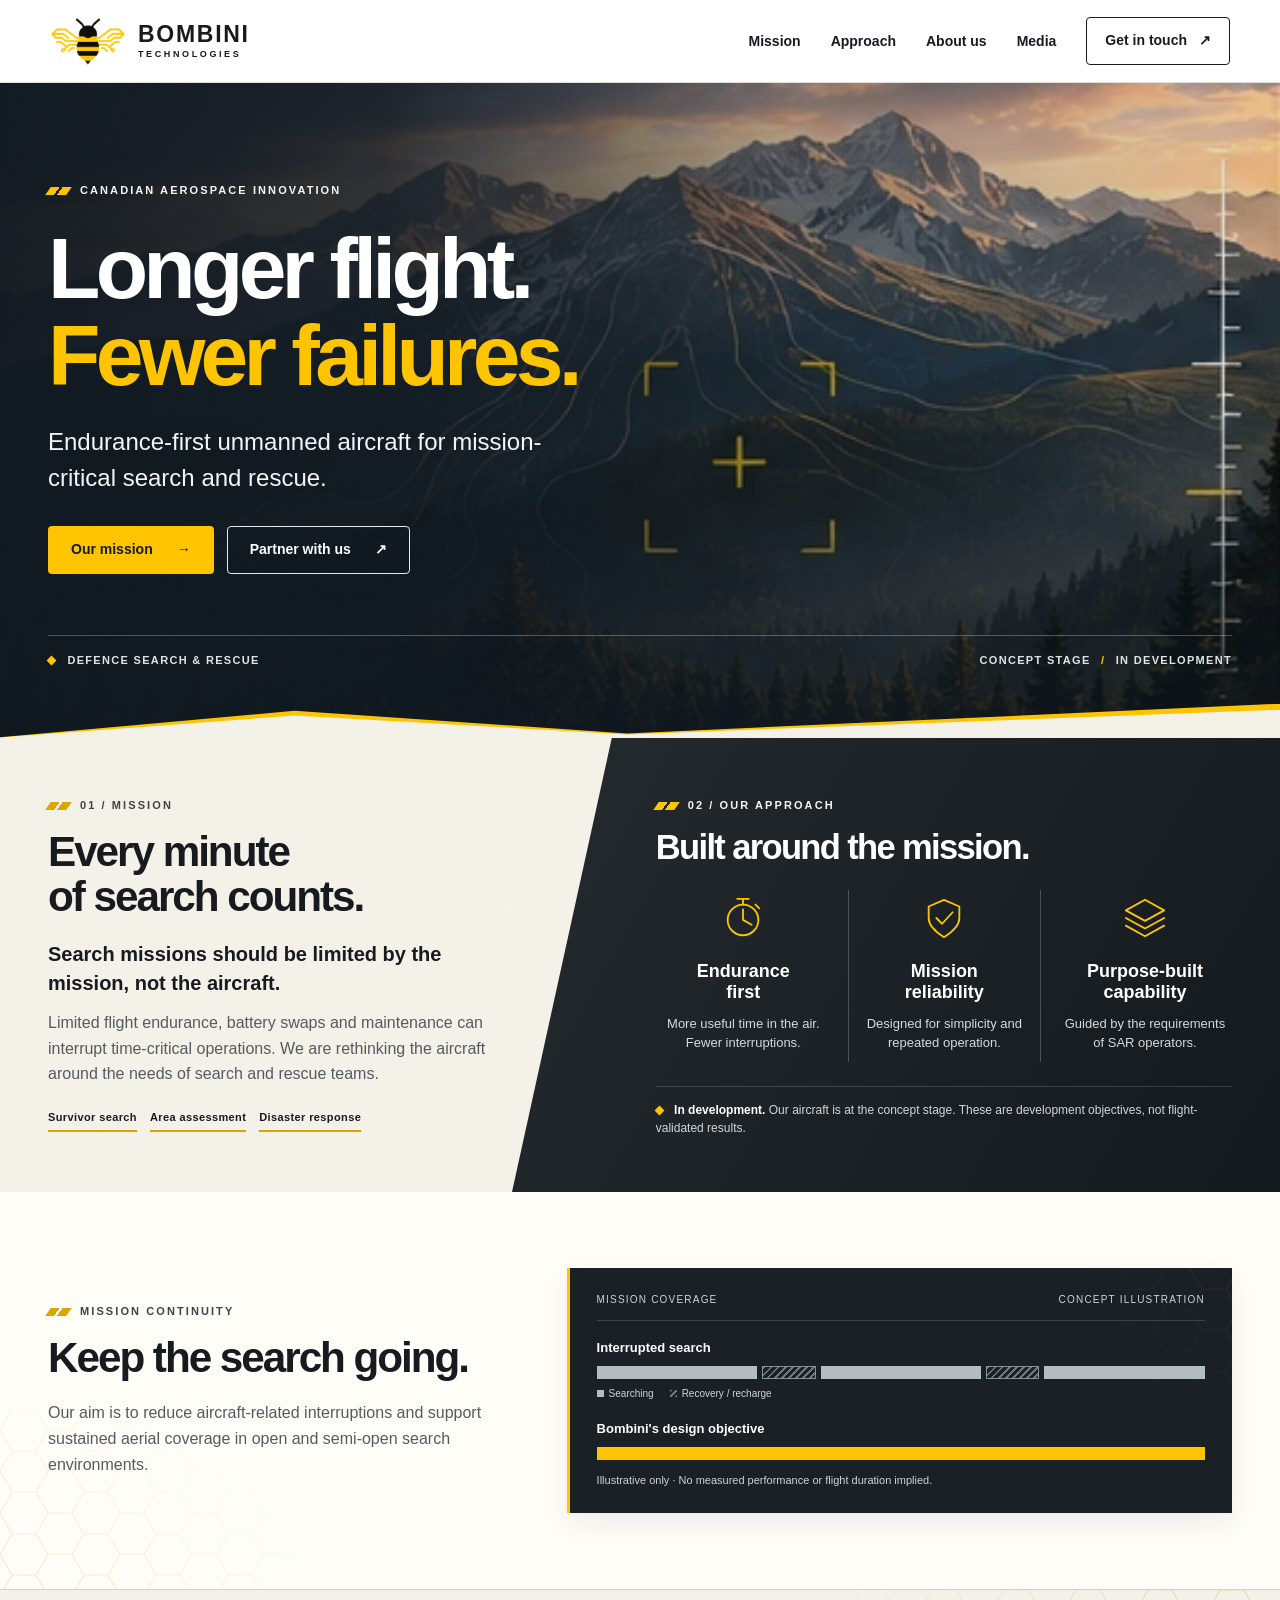
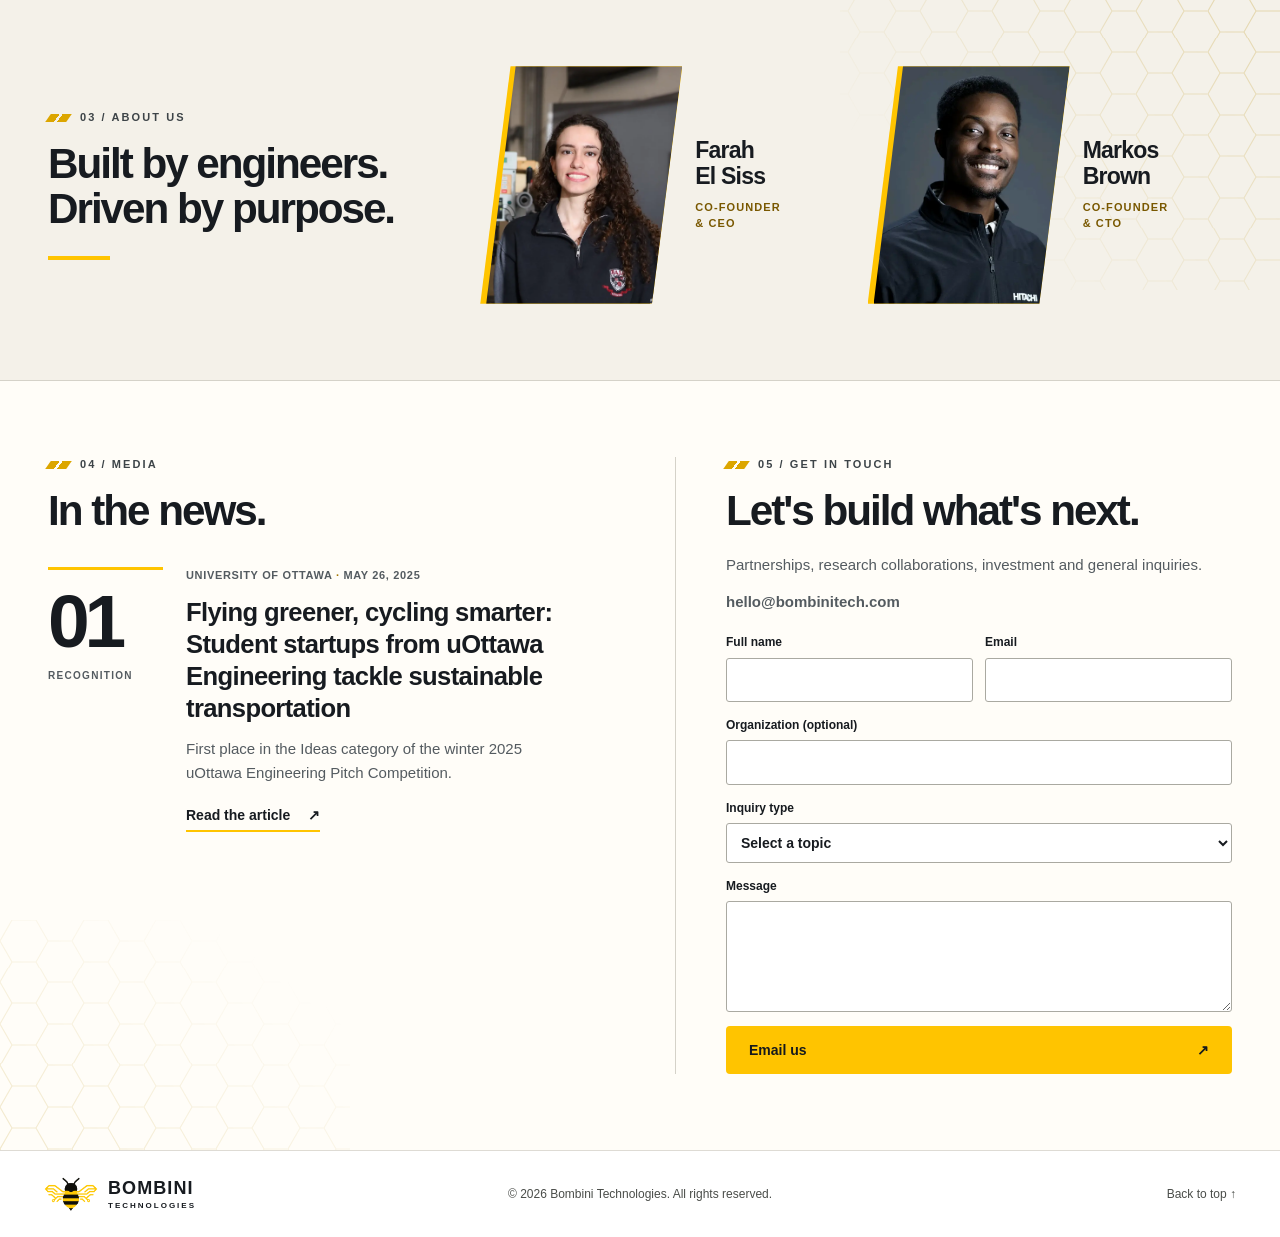
==== index.html @ c4affc85 "Add files via upload" ====
<!DOCTYPE html>

<html lang="en-CA">
<head>
<meta charset="utf-8"/><meta content="width=device-width,initial-scale=1" name="viewport"/>
<meta content="#ffffff" name="theme-color"/><meta content="Bombini Technologies is developing endurance-first unmanned aircraft for mission-critical search and rescue. Canadian aerospace innovation." name="description"/>
<meta content="Bombini Technologies — Longer flight. Fewer failures." property="og:title"/><meta content="Canadian aerospace innovation for mission-critical search and rescue." property="og:description"/><meta content="website" property="og:type"/><meta content="https://bombinitech.com/" property="og:url"/>
<link href="https://bombinitech.com/" rel="canonical"/><link href="[data-uri]" rel="icon"/><style>
:root{--ink:#171b20;--dark:#14191e;--gold:#ffc400;--paper:#f4f1e9;--white:#fffdf8;--muted:#545b60;--line:#d5d2c9;--max:1280px}*{box-sizing:border-box}html{scroll-behavior:smooth;scroll-padding-top:90px}body{margin:0;font-family:Inter,'Segoe UI',Arial,sans-serif;color:var(--ink);background:var(--paper);font-size:16px;line-height:1.6}h1,h2,h3,p{margin:0}a{color:inherit;text-decoration:none}button,input,textarea,select{font:inherit}button,summary{cursor:pointer}img{display:block;max-width:100%}a:focus-visible,button:focus-visible,summary:focus-visible,input:focus-visible,select:focus-visible,textarea:focus-visible{outline:3px solid #cc8d00;outline-offset:4px}.shell{width:min(var(--max),calc(100% - 96px));margin:auto}.skip,.sr-only{position:absolute;width:1px;height:1px;overflow:hidden;clip-path:inset(50%)}.skip:focus{clip-path:none;width:auto;height:auto;padding:12px;background:white;z-index:100}.header{background:var(--dark);color:#fff;position:sticky;top:0;z-index:10;border-bottom:1px solid #ffffff19}.nav-wrap{display:flex;align-items:center;gap:26px;min-height:82px}.brand{display:inline-flex;align-items:center;gap:13px;flex-shrink:0}.logo-tile{background:#f4f1e9;border-radius:4px;padding:5px 6px;display:grid;place-items:center;width:66px;height:48px}.logo-tile img{width:100%;height:100%;object-fit:contain}.wordmark{font-size:24px;font-weight:800;line-height:1.05;letter-spacing:.065em}.wordmark small{display:block;font-size:10px;letter-spacing:.27em;margin-top:4px;font-weight:650}.header-tag{font-size:10px;text-transform:uppercase;letter-spacing:.17em;color:#d5d8da;line-height:1.4;max-width:175px;border-left:1px solid #ffffff40;padding-left:20px}.header nav{margin-left:auto;display:flex;align-items:center;gap:23px;font-size:13px;font-weight:600}.header nav>a:not(.button):hover{color:var(--gold)}.button{display:inline-flex;align-items:center;justify-content:center;gap:24px;padding:13px 22px;border-radius:4px;border:1px solid transparent;font-size:14px;font-weight:700;min-height:48px;transition:background .2s,color .2s;line-height:1.4}.gold{background:var(--gold);color:#15191d}.gold:hover{background:#ffdb52}.outline{border-color:#e8e9eb;color:white;background:#10182044}.outline:hover{background:white;color:var(--ink)}.nav-cta{min-height:40px;padding:10px 15px;gap:12px}.menu-toggle{display:none;background:none;border:1px solid #ffffff55;color:white;border-radius:4px;padding:8px 12px;margin-left:auto}.hero{background:#172129;position:relative;isolation:isolate;overflow:hidden;color:white;min-height:640px;display:grid;align-items:center}.hero-photo,.hero-shade,.hero-contours{position:absolute;inset:0;z-index:-1}.hero-photo{background-image:url('https://images.unsplash.com/photo-1638249342012-3ae60dcee497?auto=format&fit=crop&w=2200&q=85'),url('[data-uri]');background-size:cover,auto 100%;background-position:center,right center;background-repeat:no-repeat;background-color:#172129}.hero-shade{background:linear-gradient(90deg,#101820f5 0%,#101820d9 30%,#10182050 62%,#10182012 100%),linear-gradient(0deg,#101820b3,transparent 45%)}.hero-contours{background:url('[data-uri]') right center/auto 100% no-repeat;opacity:.50;mask-image:linear-gradient(90deg,transparent 37%,#000 78%)}.hero-inner{position:relative;padding:100px 0 68px;display:grid;grid-template-columns:1.2fr .8fr;align-items:center;gap:46px}.eyebrow{display:flex;align-items:center;gap:11px;font-size:11px;font-weight:750;letter-spacing:.19em;text-transform:uppercase;color:#3d4448;line-height:1.45}.eyebrow i{position:relative;display:inline-block;width:21px;height:8px;flex:none;background:linear-gradient(90deg,#dca600 0 42%,transparent 42% 56%,#dca600 56%);transform:skewX(-35deg)}.light{color:#f5f5f3}.light i{background:linear-gradient(90deg,var(--gold) 0 42%,transparent 42% 56%,var(--gold) 56%)}.hero h1{font-size:clamp(50px,6.7vw,105px);font-weight:850;font-style:italic;letter-spacing:-.064em;line-height:1.01;margin:26px 0}.hero h1 em{color:var(--gold);font-style:inherit;white-space:nowrap}.hero-lead{font-size:clamp(18px,2vw,24px);line-height:1.5;max-width:540px;color:#f3f5f6}.actions{display:flex;gap:13px;flex-wrap:wrap;margin-top:30px}.terrain-detail{color:var(--gold);align-self:center;justify-self:center;text-align:center;display:grid;gap:14px;justify-items:center}.terrain-detail svg{width:clamp(125px,15vw,210px)}.terrain-label,.terrain-caption{font:10px/1.5 ui-monospace,Consolas,monospace;text-transform:uppercase;letter-spacing:.13em;color:#f4e7b0}.hero-foot{grid-column:1/-1;display:flex;justify-content:space-between;gap:15px;border-top:1px solid #ffffff45;padding-top:16px;font-size:11px;font-weight:600;text-transform:uppercase;letter-spacing:.12em;color:#e1e4e5;margin-top:15px}.hero-foot b,.stage b{display:inline-block;width:7px;height:7px;background:var(--gold);margin-right:8px;transform:rotate(45deg)}.slash{color:var(--gold);margin:0 6px}.hero-edge{position:absolute;bottom:-1px;left:0;right:0;height:35px;background:var(--gold);clip-path:polygon(0 96%,23% 20%,49% 85%,100% 0,100% 100%,0 100%)}.hero-edge:after{content:'';position:absolute;inset:6px 0 0;background:var(--paper);clip-path:polygon(0 96%,23% 20%,49% 85%,100% 0,100% 100%,0 100%)}
.section{padding:76px 0}.section h2,.mission-band h2{font-size:clamp(32px,3.3vw,53px);letter-spacing:-.048em;line-height:1.08;font-weight:800;margin:15px 0 20px}.mission-band{position:relative;isolation:isolate;background:var(--paper);overflow:hidden}.mission-band:before{content:'';position:absolute;inset:0 0 0 43%;background:linear-gradient(120deg,#242a2e,#14191e);clip-path:polygon(13% 0,100% 0,100% 100%,0 100%);z-index:-1}.mission-band:after{content:'';position:absolute;inset:0 53% 0 0;background:url('[data-uri]') center/cover;opacity:.07;z-index:-1}.mission-layout{display:grid;grid-template-columns: .88fr 1.12fr;gap:105px;align-items:stretch}.mission,.approach{padding:60px 0 54px;scroll-margin-top:10px}.mission .lead{font-weight:700;font-size:20px;line-height:1.45;margin-bottom:12px}.mission p:not(.eyebrow):not(.lead){color:var(--muted)}.mission-tags{display:flex;gap:8px 13px;flex-wrap:wrap;margin-top:22px}.mission-tags span{font-size:11px;letter-spacing:.035em;font-weight:650;border-bottom:2px solid #daa400;padding-bottom:4px}.approach{color:white}.approach h2{font-size:clamp(29px,2.7vw,42px)}.pillars{display:grid;grid-template-columns:repeat(3,minmax(0,1fr));margin-top:24px}.pillars article{padding:5px 17px 9px;text-align:center;border-left:1px solid #ffffff38}.pillars article:first-child{border-left:0;padding-left:0}.pillars article:last-child{padding-right:0}.pillars svg{width:46px;height:46px;stroke:var(--gold);stroke-width:1.9;stroke-linecap:round;stroke-linejoin:round;margin-bottom:12px}.pillars h3{font-size:18px;line-height:1.2;margin-bottom:10px}.pillars p{font-size:13px;line-height:1.5;color:#d5dadd}.stage{font-size:11px;color:#d2d7da;border-top:1px solid #ffffff28;margin-top:24px;padding-top:14px}.mission-story{background:#fffdf8;border-bottom:1px solid var(--line)}.story-grid{display:grid;grid-template-columns:.8fr 1.2fr;gap:75px;align-items:center}.story-grid>div:first-child>p:last-child{color:var(--muted);max-width:470px}.timeline{padding:24px 27px;border-left:3px solid var(--gold);background:#1a2025;color:white;box-shadow:0 10px 24px #14191e12}.timeline-head{display:flex;justify-content:space-between;gap:10px;border-bottom:1px solid #ffffff29;padding-bottom:12px;font-size:10px;letter-spacing:.12em;text-transform:uppercase;color:#cfd4d6}.timeline-label{margin:17px 0 7px;font-size:13px;font-weight:600}.track{height:13px;display:flex;gap:5px}.track span{flex:1;background:#b4bcc2}.interrupted span:nth-child(even){flex:.32;background:repeating-linear-gradient(135deg,#6c777d 0 2px,transparent 2px 5px);border:1px solid #899297}.sustained span{background:var(--gold);transform-origin:left;animation:extend 1.4s ease-out both}.track-key{display:flex;gap:16px;font-size:10px;color:#cfd4d6;margin-top:7px}.track-key span:before{content:'';display:inline-block;width:7px;height:7px;background:#b4bcc2;margin-right:5px}.track-key span:nth-child(2):before{background:repeating-linear-gradient(135deg,#6c777d 0 2px,transparent 2px 4px)}.timeline>p{margin-top:12px;font-size:11px;color:#cfd4d6}@keyframes extend{from{transform:scaleX(.04)}to{transform:scaleX(1)}}
.about{background:var(--paper);position:relative;overflow:hidden}.about:before{content:'';position:absolute;right:-65px;top:-80px;width:440px;height:360px;background:url('[data-uri]') center/contain no-repeat;opacity:.10;pointer-events:none}.about-layout{display:grid;grid-template-columns:.68fr 1.32fr;gap:45px;align-items:center;position:relative}.accent-line{height:4px;width:62px;background:var(--gold);margin-top:24px}.founders{display:grid;grid-template-columns:repeat(2,minmax(0,1fr));gap:23px;align-items:center}.person{display:grid;grid-template-columns:1.15fr .85fr;gap:13px;align-items:center;min-width:0}.portrait{position:relative;aspect-ratio: .85;clip-path:polygon(15% 0,100% 0,85% 100%,0 100%);background:var(--gold);padding:0 0 0 6px}.portrait img{width:100%;height:100%;object-fit:cover;object-position:center 32%;clip-path:polygon(15% 0,100% 0,85% 100%,0 100%)}.person-title h3{font-size:clamp(17px,1.8vw,27px);line-height:1.12;letter-spacing:-.035em}.person-title p{font-size:11px;font-weight:750;line-height:1.45;letter-spacing:.10em;text-transform:uppercase;color:#795800;margin-top:10px}.media-contact{background:#fffdf8;border-top:1px solid var(--line);position:relative}.lower-layout{display:grid;grid-template-columns:1fr 1fr;gap:70px;align-items:start}.media{padding-right:30px}.contact{border-left:1px solid var(--line);padding-left:50px}.press{display:grid;grid-template-columns:115px 1fr;gap:23px;padding-top:14px}.press-number{border-top:3px solid var(--gold);font-size:75px;line-height:1.1;letter-spacing:-.07em;font-weight:800;color:var(--ink);padding-top:10px}.press-number span{display:block;font-size:10px;letter-spacing:.13em;text-transform:uppercase;color:var(--muted);font-weight:600;margin-top:7px}.press-source{font-size:11px;font-weight:700;text-transform:uppercase;letter-spacing:.06em;color:var(--muted)}.press-source span{color:#a47700}.press h3{font-size:clamp(18px,2vw,26px);line-height:1.25;letter-spacing:-.025em;margin:12px 0}.press h3 a:hover{text-decoration:underline}.press article p,.press div>p:not(.press-source),.contact>p:not(.eyebrow){font-size:15px;color:var(--muted)}.text-link{display:inline-flex;gap:18px;font-size:14px;font-weight:750;border-bottom:2px solid var(--gold);padding-bottom:4px;margin-top:19px}.direct-email{display:flex;align-items:center;justify-content:space-between;gap:12px;background:var(--gold);padding:13px 15px;font-size:14px;font-weight:750;border-radius:4px;margin:20px 0;overflow-wrap:anywhere}.direct-email:hover{background:#ffdb52}.contact-details{border-top:1px solid var(--line);padding-top:12px}.contact-details summary{font-size:14px;font-weight:700}.contact form{display:grid;gap:12px;margin-top:15px}.field-row{display:grid;grid-template-columns:1fr 1fr;gap:12px}.contact label{font-size:12px;font-weight:650;display:block;min-width:0}.contact input,.contact select,.contact textarea{display:block;width:100%;min-width:0;background:#fff;border:1px solid #aaa9a1;border-radius:3px;padding:10px;color:var(--ink);margin-top:5px;font-size:14px}.contact textarea{resize:vertical}.contact .form-note,#form-status{font-size:12px;color:var(--muted);line-height:1.5}.footer{background:var(--dark);color:white;border-top:4px solid var(--gold);padding:30px 0}.footer-inner{display:flex;align-items:center;justify-content:space-between;gap:24px}.footer .wordmark{font-size:18px}.footer .wordmark small{font-size:8px}.footer .logo-tile{width:54px;height:39px}.footer-inner>div{font-size:11px;color:#cbd1d4}.footer-tag{letter-spacing:.14em;text-transform:uppercase;color:white;margin-bottom:4px}.back-top{font-size:12px;color:var(--gold)}
@media(max-width:1150px){.header-tag{display:none}.shell{width:calc(100% - 64px)}.mission-layout{gap:70px}.about-layout{grid-template-columns:1fr;gap:30px}.founders{max-width:800px}.portrait{aspect-ratio:1}.person{grid-template-columns:1fr .8fr}.lower-layout{gap:35px}.contact{padding-left:30px}.media{padding-right:0}.press{grid-template-columns:75px 1fr;gap:17px}.press-number{font-size:55px}.press-number span{font-size:9px}}
@media(max-width:800px){html{scroll-padding-top:77px}.shell{width:calc(100% - 40px)}.nav-wrap{min-height:72px}.menu-toggle{display:block}.header nav{display:none;position:absolute;top:100%;left:0;right:0;background:var(--dark);padding:16px 20px 22px;border-bottom:1px solid #ffffff40;flex-direction:column;align-items:stretch;gap:0}.header nav.open{display:flex}.header nav>a:not(.button){padding:12px 0;border-bottom:1px solid #ffffff25}.nav-cta{margin-top:14px}.hero{min-height:550px}.hero-inner{grid-template-columns:1fr;padding:75px 0 65px;gap:30px}.hero h1{font-size:clamp(48px,9vw,75px)}.hero-shade{background:linear-gradient(90deg,#101820e8,#10182070),linear-gradient(0deg,#1018208c,transparent 55%)}.terrain-detail{display:none}.hero-foot{margin-top:15px}.mission-band:before,.mission-band:after{display:none}.mission-layout{width:100%;grid-template-columns:1fr;gap:0}.mission,.approach{padding:48px 20px}.approach{background:var(--dark);border-top:4px solid var(--gold)}.section{padding:55px 0}.story-grid,.lower-layout{grid-template-columns:1fr;gap:28px}.contact{border-left:0;border-top:1px solid var(--line);padding:28px 0 0}.footer-inner{flex-wrap:wrap}.press{max-width:650px}.person-title h3{font-size:23px}}
@media(max-width:480px){.shell{width:calc(100% - 36px)}.logo-tile{width:54px;height:41px}.brand{gap:9px}.wordmark{font-size:20px}.wordmark small{font-size:8px}.hero{min-height:0}.hero-inner{padding:66px 0 53px}.hero h1{font-size:clamp(38px,10.3vw,53px);margin:21px 0}.hero-lead{font-size:18px}.actions{gap:10px}.actions .button{width:100%;justify-content:space-between}.hero-foot{flex-direction:column;gap:8px;font-size:10px}.eyebrow{font-size:10px;letter-spacing:.13em}.mission,.approach{padding:43px 18px}.pillars article{padding:4px 8px}.pillars h3{font-size:15px}.pillars p{font-size:12px}.pillars svg{width:38px;height:38px}.timeline{padding:19px 16px}.timeline-head{font-size:9px}.founders{gap:18px}.person{display:block}.portrait{aspect-ratio:.9}.person-title{margin-top:12px;padding-left:8px}.person-title h3{font-size:22px}.person-title h3 br,.person-title p br{display:none}.person-title p{font-size:10px;letter-spacing:.07em}.press{grid-template-columns:62px 1fr;gap:14px}.press-number{font-size:48px}.press-number span{font-size:8px}.field-row{grid-template-columns:1fr}.footer-inner{align-items:flex-start;flex-direction:column;gap:15px}.section h2,.mission-band h2{font-size:35px}.hero-edge{height:22px}}
@media(prefers-reduced-motion:reduce){html{scroll-behavior:auto}*,*::before,*::after{animation:none!important;transition:none!important}}

/* Deployment hardening */
.logo-tile{flex:0 0 auto;overflow:hidden}.logo-tile img{width:100%;height:auto;max-width:100%;max-height:100%;object-fit:contain}.hero-copy{min-width:0}.hero h1 em{white-space:normal}.hero-inner{grid-template-columns:minmax(0,1.2fr) minmax(0,.8fr)}.nav-cta{white-space:nowrap}.hero-photo{background-size:cover,cover}.hero-contours{opacity:.23}.contact-details:not([open]){padding-bottom:8px}.terrain-detail{visibility:hidden}.hero-contours{display:none}.hero.photo-loaded .terrain-detail{visibility:visible}.hero.photo-loaded .hero-contours{display:block}@media(min-width:801px){.approach{padding-left:28px}.mission-band:before{inset:0 0 0 40%}}@media(max-width:800px){.hero-inner{grid-template-columns:minmax(0,1fr)}}


/* Refined brand: clean white navigation, upright hero typography. */
.header{background:#fff;color:#171b20;border-bottom:1px solid #e0ded8}
.header .nav-wrap{width:min(1250px,calc(100% - 100px));gap:30px}
.header .brand{gap:12px}.header .logo-tile{background:transparent;border-radius:0;width:76px;height:52px;padding:0}.header .wordmark{font-size:23px;letter-spacing:.075em}.header .wordmark small{font-size:9px;letter-spacing:.29em}
.header nav{gap:30px;font-size:14px}.header nav>a:not(.button):hover{color:#856300}
.header .nav-cta{background:#fff;color:#171b20;border:1px solid #171b20;padding:13px 18px;min-height:48px}.header .nav-cta:hover{background:var(--gold);border-color:var(--gold)}
.menu-toggle{color:#171b20;border-color:#bbb9b2}
.hero h1{font-style:normal;letter-spacing:-.055em}.hero-accent{color:var(--gold)}
.stage{font-size:12px;line-height:1.55}.stage strong{color:#fff}
.about:before{background:url("data:image/svg+xml,%3Csvg%20xmlns%3D%22http%3A%2F%2Fwww.w3.org%2F2000%2Fsvg%22%20viewBox%3D%220%200%20350%20230%22%3E%3Cg%20fill%3D%22none%22%20stroke%3D%22%23a68a39%22%20stroke-width%3D%221.1%22%3E%3Cpolygon%20points%3D%22129.0%2C41.0%20112.0%2C70.4%2078.0%2C70.4%2061.0%2C41.0%2078.0%2C11.6%20112.0%2C11.6%22%2F%3E%3Cpolygon%20points%3D%22181.0%2C71.0%20164.0%2C100.4%20130.0%2C100.4%20113.0%2C71.0%20130.0%2C41.6%20164.0%2C41.6%22%2F%3E%3Cpolygon%20points%3D%22233.0%2C41.0%20216.0%2C70.4%20182.0%2C70.4%20165.0%2C41.0%20182.0%2C11.6%20216.0%2C11.6%22%2F%3E%3Cpolygon%20points%3D%22285.0%2C71.0%20268.0%2C100.4%20234.0%2C100.4%20217.0%2C71.0%20234.0%2C41.6%20268.0%2C41.6%22%2F%3E%3Cpolygon%20points%3D%22233.0%2C101.0%20216.0%2C130.4%20182.0%2C130.4%20165.0%2C101.0%20182.0%2C71.6%20216.0%2C71.6%22%2F%3E%3Cpolygon%20points%3D%22181.0%2C131.0%20164.0%2C160.4%20130.0%2C160.4%20113.0%2C131.0%20130.0%2C101.6%20164.0%2C101.6%22%2F%3E%3Cpolygon%20points%3D%22129.0%2C101.0%20112.0%2C130.4%2078.0%2C130.4%2061.0%2C101.0%2078.0%2C71.6%20112.0%2C71.6%22%2F%3E%3Cpolygon%20points%3D%22285.0%2C131.0%20268.0%2C160.4%20234.0%2C160.4%20217.0%2C131.0%20234.0%2C101.6%20268.0%2C101.6%22%2F%3E%3Cpolygon%20points%3D%22337.0%2C101.0%20320.0%2C130.4%20286.0%2C130.4%20269.0%2C101.0%20286.0%2C71.6%20320.0%2C71.6%22%2F%3E%3Cpolygon%20points%3D%22337.0%2C161.0%20320.0%2C190.4%20286.0%2C190.4%20269.0%2C161.0%20286.0%2C131.6%20320.0%2C131.6%22%2F%3E%3Cpolygon%20points%3D%22285.0%2C191.0%20268.0%2C220.4%20234.0%2C220.4%20217.0%2C191.0%20234.0%2C161.6%20268.0%2C161.6%22%2F%3E%3C%2Fg%3E%3C%2Fsvg%3E") right top/contain no-repeat;opacity:.22;right:-24px;top:-30px;width:350px;height:230px}
.contact-address{font-weight:650;margin-top:13px;overflow-wrap:anywhere}.contact form{margin-top:19px;gap:14px}.contact .form-note a{text-decoration:underline;text-underline-offset:2px}.contact form button{justify-content:space-between;width:100%}.contact input:focus,.contact textarea:focus,.contact select:focus{border-color:#997400}.contact input[type=hidden],.contact [hidden]{display:none!important}
@media(max-width:1000px){.header .nav-wrap{width:calc(100% - 64px)}.header nav{gap:20px}}
@media(max-width:800px){.header .nav-wrap{width:calc(100% - 40px)}.header nav{background:#fff;border-bottom:1px solid #dedbd4;gap:0;box-shadow:0 12px 20px #0001}.header nav>a:not(.button){border-bottom:1px solid #e7e5e0}.header .logo-tile{width:60px;height:44px}.header .wordmark{font-size:21px}.about:before{opacity:.13;width:230px;right:-30px}}
@media(max-width:480px){.header .nav-wrap{width:calc(100% - 36px);gap:8px}.header .logo-tile{width:54px;height:40px}.header .brand{gap:8px}.header .wordmark{font-size:19px}.header .wordmark small{font-size:8px}.hero h1{font-size:clamp(35px,10.1vw,53px)}}


/* Final refinement */
.hero h1,.hero h1 *{font-style:normal!important}.header .logo-tile img{height:auto;width:100%;object-fit:contain}.contact-address{font-size:15px;color:var(--muted)}

/* Mission explorer and cohesive footer */
:root{--hex-pattern:url("data:image/svg+xml,%3Csvg%20xmlns%3D%22http%3A%2F%2Fwww.w3.org%2F2000%2Fsvg%22%20width%3D%2272%22%20height%3D%2283.138%22%20viewBox%3D%220%200%2072%2083.138%22%3E%3Cg%20fill%3D%22none%22%20stroke%3D%22%23b68a00%22%20stroke-width%3D%221.15%22%3E%3Cpath%20d%3D%22M0%2020.785%2012%200h24l12%2020.785-12%2020.784H12Z%20M48%2020.785h24%20M36%2041.569%2048%2062.354%2036%2083.138H12L0%2062.354%2012%2041.569%20M48%2062.354h24%22%2F%3E%3C%2Fg%3E%3C%2Fsvg%3E")}
.mission-story,.media-contact{position:relative;isolation:isolate;overflow:hidden}
.mission-story:before,.media-contact:after{content:'';position:absolute;z-index:-1;pointer-events:none;background-image:var(--hex-pattern);background-size:72px 83.138px;opacity:.18}
.mission-story:before{left:0;bottom:0;width:290px;height:180px;mask-image:linear-gradient(35deg,#000,transparent 76%)}
.media-contact:after{left:0;bottom:0;width:350px;height:230px;mask-image:linear-gradient(35deg,#000,transparent 80%)}
.about:before{background-image:var(--hex-pattern);background-size:72px 83.138px;background-repeat:repeat;mask-image:linear-gradient(225deg,#000,transparent 78%);width:440px;height:300px;opacity:.26;right:0;top:0}
.timeline{position:relative;overflow:hidden;isolation:isolate}.timeline:before{content:'';position:absolute;right:0;top:0;width:150px;height:155px;z-index:-1;background:var(--hex-pattern);opacity:.12;mask-image:linear-gradient(225deg,#000,transparent 75%);pointer-events:none}
.explorer{border-top:1px solid #ffffff29;margin-top:20px;padding-top:18px}.explorer-title{font-size:15px;font-weight:750;margin:0 0 10px}.explorer-controls{border:0;padding:0;margin:0 0 13px;display:grid;grid-template-columns:1fr 1fr;gap:7px}.explorer-controls label{position:relative;cursor:pointer;display:flex;align-items:center;justify-content:center;text-align:center;min-height:44px;padding:8px;border:1px solid #818a90;border-radius:3px;font-size:12px;font-weight:650;color:#e4e8eb;transition:background .2s,color .2s}.explorer-controls label:has(input:checked){background:var(--gold);border-color:var(--gold);color:var(--ink)}.explorer-controls label:has(input:focus-visible){outline:2px solid white;outline-offset:3px}.explorer-controls input{position:absolute;width:1px;height:1px;opacity:0;pointer-events:none}.hex-visual{display:block;width:100%;height:auto;max-height:170px;margin:5px auto 8px}.hex-cell{stroke:#849096;stroke-width:1.5;fill:#343e45;transition:fill .28s,stroke .28s;stroke-linejoin:round}.hex-cell.is-active{fill:#ffc400;stroke:#ffc400}.hex-cell.is-gap{fill:url(#gap-hatch);stroke:#a8b0b5;stroke-dasharray:3 3}.explorer-key{display:flex;gap:16px;flex-wrap:wrap;font-size:11px;color:#d7dbde;margin:6px 0 12px}.explorer-key span{display:inline-flex;align-items:center;gap:6px}.hex-swatch{display:inline-block;width:13px;height:12px;clip-path:polygon(25% 0,75% 0,100% 50%,75% 100%,25% 100%,0 50%);background:var(--gold)}.hex-swatch.gap{background:repeating-linear-gradient(135deg,#bbc4c9 0 1px,#343e45 1px 4px)}.explorer-status{font-size:13px;line-height:1.55;color:#edf0f1;min-height:42px}.explorer-note{font-size:11px;color:#cfd4d6;margin-top:9px}
.footer{background:#fff;color:var(--ink);border-top:1px solid #dedbd4;padding:0}.footer .footer-inner{width:min(1250px,calc(100% - 100px));min-height:82px;gap:30px}.footer .brand{gap:12px}.footer .logo-tile{background:transparent;border-radius:0;width:76px;height:52px;padding:0}.footer .wordmark{font-size:23px;letter-spacing:.075em}.footer .wordmark small{font-size:9px;letter-spacing:.29em}.footer .footer-nav{margin-left:auto;display:flex;align-items:center;gap:30px;font-size:14px;font-weight:600}.footer-nav>a:not(.button):hover{color:#856300}.footer .nav-cta{background:#fff;color:var(--ink);border:1px solid var(--ink);padding:13px 18px;min-height:48px}.footer .nav-cta:hover{background:var(--gold);border-color:var(--gold)}.footer .footer-bottom{width:min(1250px,calc(100% - 100px));margin:auto;border-top:1px solid #e6e4df;display:flex;align-items:center;justify-content:space-between;gap:12px;padding:13px 0;color:#545b60;font-size:11px}.footer .footer-tag{color:inherit;margin:0}.footer .back-top{color:#545b60}.footer .back-top:hover{color:#856300}
@media(max-width:1000px){.footer .footer-inner,.footer .footer-bottom{width:calc(100% - 64px)}.footer .footer-nav{gap:20px}}
@media(max-width:800px){.footer .footer-inner,.footer .footer-bottom{width:calc(100% - 40px)}.footer .footer-inner{padding:22px 0;flex-wrap:wrap;gap:18px;min-height:72px}.footer .footer-nav{margin-left:0;flex-wrap:wrap;gap:15px 20px}.footer .logo-tile{width:60px;height:44px}.footer .wordmark{font-size:21px}.about:before{width:250px;height:180px;opacity:.18}}
@media(max-width:480px){.footer .footer-inner,.footer .footer-bottom{width:calc(100% - 36px)}.footer .footer-inner{align-items:flex-start;flex-direction:column}.footer .logo-tile{width:54px;height:40px}.footer .brand{gap:8px}.footer .wordmark{font-size:19px}.footer .wordmark small{font-size:8px}.footer .footer-bottom{align-items:flex-start;flex-direction:column;gap:5px}.footer .footer-nav{gap:12px 18px}.explorer-status{min-height:65px}.media-contact:after{opacity:.12}}

/* Compact footer matching the supplied reference. */
.footer .footer-inner{display:grid;grid-template-columns:1fr auto 1fr;align-items:center;gap:24px;min-height:86px;width:min(1320px,calc(100% - 88px));padding:12px 0;margin:auto}
.footer .brand{justify-self:start;gap:10px;flex-shrink:0}.footer .logo-tile{width:54px;height:40px}.footer .wordmark{font-size:18px;letter-spacing:.06em}.footer .wordmark small{font-size:8px;letter-spacing:.25em}
.footer .copyright{margin:0;color:#4a4d49;font-size:12px;text-align:center;line-height:1.5}.footer .back-top{justify-self:end;white-space:nowrap;font-size:12px;color:#4a4d49}.footer .back-top:hover{color:#856300}
@media(max-width:700px){.footer .footer-inner{width:calc(100% - 36px);grid-template-columns:1fr auto;gap:12px 16px;padding:18px 0}.footer .copyright{grid-row:2;grid-column:1/-1;text-align:left}.footer .back-top{grid-column:2;grid-row:1}.footer .wordmark{font-size:17px}}
</style><title>Bombini Technologies — Longer flight. Fewer failures.</title>
</head>
<body id="top"><a class="skip" href="#main">Skip to content</a>
<header class="header"><div class="shell nav-wrap">
<a aria-label="Bombini Technologies home" class="brand" href="#top"><span class="logo-tile"><img alt="" height="44" src="[data-uri]" width="66"/></span><span class="wordmark">BOMBINI<small>TECHNOLOGIES</small></span></a>
<button aria-controls="site-nav" aria-expanded="false" class="menu-toggle" type="button">Menu <span aria-hidden="true">☰</span></button>
<nav aria-label="Main navigation" id="site-nav"><a href="#mission">Mission</a><a href="#approach">Approach</a><a href="#about">About us</a><a href="#media">Media</a><a class="button nav-cta" href="#contact">Get in touch <span aria-hidden="true">↗</span></a></nav>
</div></header>
<main id="main">
<section aria-labelledby="hero-title" class="hero">
<div aria-hidden="true" class="hero-photo"></div><div aria-hidden="true" class="hero-shade"></div><div aria-hidden="true" class="hero-contours"></div>
<div class="shell hero-inner"><div class="hero-copy"><p class="eyebrow light"><i></i>Canadian aerospace innovation</p><h1 id="hero-title">Longer flight.<br/><span class="hero-accent">Fewer failures.</span></h1><p class="hero-lead">Endurance-first unmanned aircraft for mission-critical search and rescue.</p><div class="actions"><a class="button gold" href="#mission">Our mission <span aria-hidden="true">→</span></a><a class="button outline" href="#contact">Partner with us <span aria-hidden="true">↗</span></a></div></div>
<div aria-hidden="true" class="terrain-detail"><span class="terrain-label">BOMBINI / TERRAIN STUDY</span><svg fill="none" viewbox="0 0 180 180"><path d="M12 53V12H53M127 12h41v41M168 127v41h-41M53 168H12v-41" stroke="currentColor" stroke-width="2"></path><circle cx="90" cy="90" r="42" stroke="currentColor" stroke-dasharray="2 6" stroke-width=".6"></circle><path d="M90 74v32M74 90h32" stroke="currentColor" stroke-width="1.7"></path><circle cx="90" cy="90" fill="currentColor" r="2"></circle></svg><span class="terrain-caption">Illustrative terrain graphic</span></div>
<div class="hero-foot"><span><b></b> Defence search &amp; rescue</span><span>Concept stage <span class="slash">/</span> In development</span></div></div>
<div aria-hidden="true" class="hero-edge"></div></section>
<section aria-label="Mission and approach" class="mission-band"><div class="shell mission-layout">
<div class="mission" id="mission"><p class="eyebrow"><i></i>01 / Mission</p><h2>Every minute<br/>of search counts.</h2><p class="lead">Search missions should be limited by the mission, not the aircraft.</p><p>Limited flight endurance, battery swaps and maintenance can interrupt time-critical operations. We are rethinking the aircraft around the needs of search and rescue teams.</p><div class="mission-tags"><span>Survivor search</span><span>Area assessment</span><span>Disaster response</span></div></div>
<div class="approach" id="approach"><p class="eyebrow light"><i></i>02 / Our approach</p><h2>Built around the mission.</h2><div class="pillars">
<article><svg aria-hidden="true" fill="none" viewbox="0 0 48 48"><circle cx="24" cy="26" r="16"></circle><path d="M24 15v11l9 5M18 4h12M24 4v6M37 10l4 4"></path></svg><h3>Endurance<br/>first</h3><p>More useful time in the air. Fewer interruptions.</p></article>
<article><svg aria-hidden="true" fill="none" viewbox="0 0 48 48"><path d="M24 5 40 12v12c0 9-8 15-16 20C16 39 8 33 8 24V12L24 5Z"></path><path d="m16 24 6 6 11-12"></path></svg><h3>Mission<br/>reliability</h3><p>Designed for simplicity and repeated operation.</p></article>
<article><svg aria-hidden="true" fill="none" viewbox="0 0 48 48"><path d="m24 5 20 11-20 11L4 16 24 5ZM4 24l20 11 20-11M4 32l20 11 20-11"></path></svg><h3>Purpose-built<br/>capability</h3><p>Guided by the requirements of SAR operators.</p></article></div><p class="stage"><b></b> <strong>In development.</strong> Our aircraft is at the concept stage. These are development objectives, not flight-validated results.</p></div>
</div></section>
<section aria-labelledby="story-title" class="section mission-story"><div class="shell story-grid"><div><p class="eyebrow"><i></i>Mission continuity</p><h2 id="story-title">Keep the search going.</h2><p>Our aim is to reduce aircraft-related interruptions and support sustained aerial coverage in open and semi-open search environments.</p></div><div aria-label="Illustrative comparison of interrupted and sustained search" class="timeline"><div class="timeline-head"><span>Mission coverage</span><span>Concept illustration</span></div><div class="timeline-label">Interrupted search</div><div aria-hidden="true" class="track interrupted"><span></span><span></span><span></span><span></span><span></span></div><div class="track-key"><span>Searching</span><span>Recovery / recharge</span></div><div class="timeline-label">Bombini's design objective</div><div aria-hidden="true" class="track sustained"><span></span></div><p>Illustrative only · No measured performance or flight duration implied.</p></div></div></section>
<section aria-labelledby="about-title" class="section about" id="about"><div class="shell about-layout"><div class="about-heading"><p class="eyebrow"><i></i>03 / About us</p><h2 id="about-title">Built by engineers.<br/>Driven by purpose.</h2><div class="accent-line"></div></div><div class="founders"><article class="person"><div class="portrait"><img alt="Farah El Siss" height="1091" src="[data-uri]" width="1080"/></div><div class="person-title"><h3>Farah<br/> El Siss</h3><p>Co-founder<br/> &amp; CEO</p></div></article><article class="person"><div class="portrait"><img alt="Markos Brown" height="800" src="[data-uri]" width="800"/></div><div class="person-title"><h3>Markos<br/> Brown</h3><p>Co-founder<br/> &amp; CTO</p></div></article></div></div></section>
<section aria-label="Media and contact" class="section media-contact"><div class="shell lower-layout"><div class="media" id="media"><p class="eyebrow"><i></i>04 / Media</p><h2>In the news.</h2><article class="press"><div aria-hidden="true" class="press-number">01<span>Recognition</span></div><div><p class="press-source">University of Ottawa <span>·</span> May 26, 2025</p><h3><a href="https://www.uottawa.ca/faculty-engineering/news-all/flying-greener-cycling-smarter-student-startups-uottawa-engineering-tackle-sustainable" rel="noopener noreferrer" target="_blank">Flying greener, cycling smarter: Student startups from uOttawa Engineering tackle sustainable transportation</a></h3><p>First place in the Ideas category of the winter 2025 uOttawa Engineering Pitch Competition.</p><a class="text-link" href="https://www.uottawa.ca/faculty-engineering/news-all/flying-greener-cycling-smarter-student-startups-uottawa-engineering-tackle-sustainable" rel="noopener noreferrer" target="_blank">Read the article <span aria-hidden="true">↗</span><span class="sr-only"> (opens in a new tab)</span></a></div></article></div>
<div class="contact" id="contact"><p class="eyebrow"><i></i>05 / Get in touch</p><h2>Let's build what's next.</h2><p>Partnerships, research collaborations, investment and general inquiries.</p><p class="contact-address">hello@bombinitech.com</p><form action="mailto:hello@bombinitech.com" enctype="text/plain" id="contact-form" method="post"><div class="field-row"><label>Full name<input autocomplete="name" maxlength="100" name="name" required=""/></label><label>Email<input autocomplete="email" maxlength="254" name="email" required="" type="email"/></label></div><label>Organization (optional)<input autocomplete="organization" maxlength="100" name="organization"/></label><label>Inquiry type<select name="interest" required=""><option disabled="" selected="" value="">Select a topic</option><option>Partnerships &amp; pilot opportunities</option><option>Research &amp; technical collaboration</option><option>Investment &amp; funding</option><option>General inquiry</option></select></label><label>Message<textarea maxlength="1500" name="message" required="" rows="4"></textarea></label><button class="button gold" type="submit">Email us <span aria-hidden="true">↗</span></button></form></div></div></section>
</main><footer class="footer"><div class="footer-inner"><a aria-label="Bombini Technologies home" class="brand" href="#top"><span class="logo-tile"><img alt="" height="44" src="[data-uri]" width="66"/></span><span class="wordmark">BOMBINI<small>TECHNOLOGIES</small></span></a><p class="copyright">© <span id="year">2026</span> Bombini Technologies. All rights reserved.</p><a class="back-top" href="#top">Back to top ↑</a></div></footer><script>
const toggle = document.querySelector('.menu-toggle');
const nav = document.querySelector('#site-nav');
if (toggle && nav) {
  const close = () => { nav.classList.remove('open'); toggle.setAttribute('aria-expanded', 'false'); };
  toggle.addEventListener('click', () => toggle.setAttribute('aria-expanded', String(nav.classList.toggle('open'))));
  nav.querySelectorAll('a').forEach(a => a.addEventListener('click', close));
  document.addEventListener('keydown', e => { if (e.key === 'Escape') close(); });
}
const year = document.getElementById('year');
if (year) year.textContent = new Date().getFullYear();
const form = document.getElementById('contact-form');
if (form) form.addEventListener('submit', event => {
  event.preventDefault();
  const fields = new FormData(form);
  const get = name => String(fields.get(name) || '').trim();
  const subject = 'Bombini inquiry: ' + get('interest');
  const body = [ 'Hello Bombini team,', '', get('message'), '', 'Name: ' + get('name'), 'Email: ' + get('email'), 'Organization: ' + (get('organization') || 'Not provided'), 'Inquiry: ' + get('interest') ].join('\r\n');
  const url = 'mailto:hello@bombinitech.com?subject=' + encodeURIComponent(subject) + '&body=' + encodeURIComponent(body);
  window.location.href = url;
});

</script>
<script>const terrainPhoto=new Image();terrainPhoto.onload=()=>document.querySelector('.hero').classList.add('photo-loaded');terrainPhoto.src='https://images.unsplash.com/photo-1638249342012-3ae60dcee497?auto=format&fit=crop&w=2200&q=85';</script></body></html>
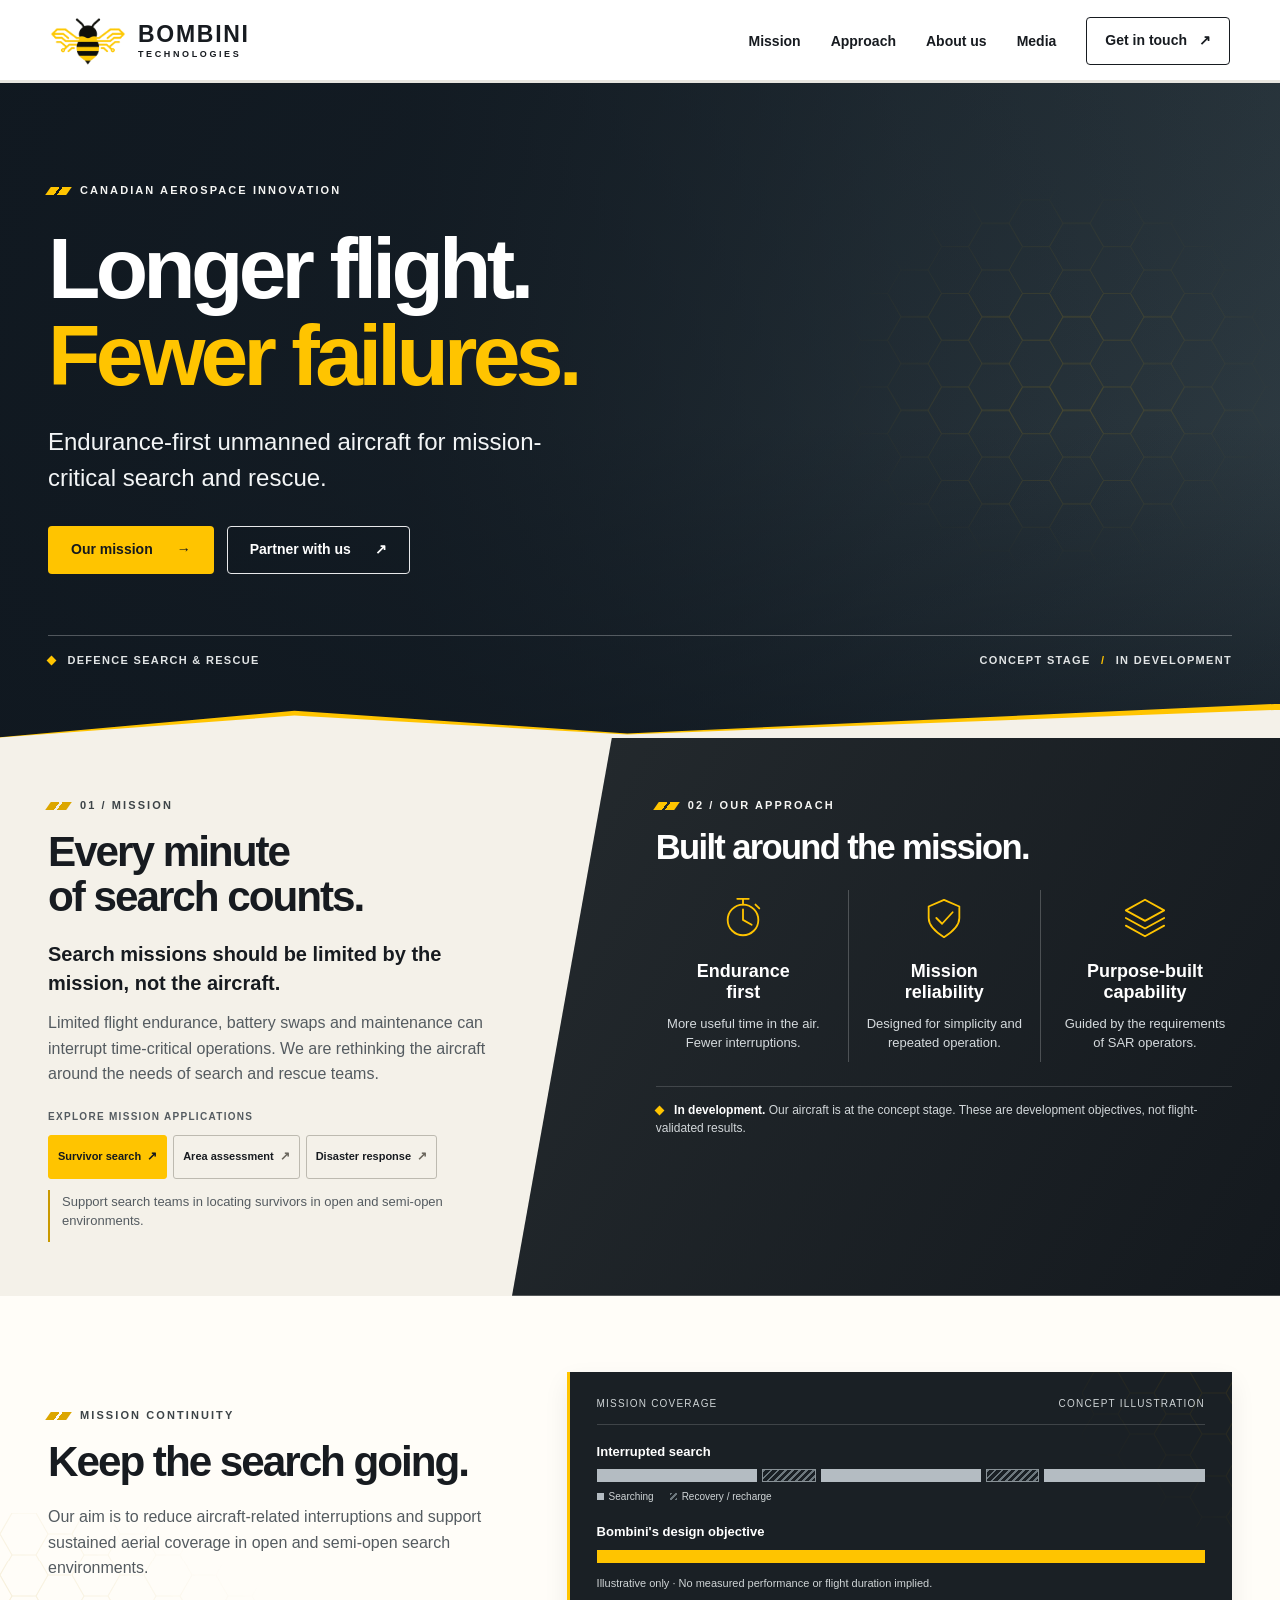
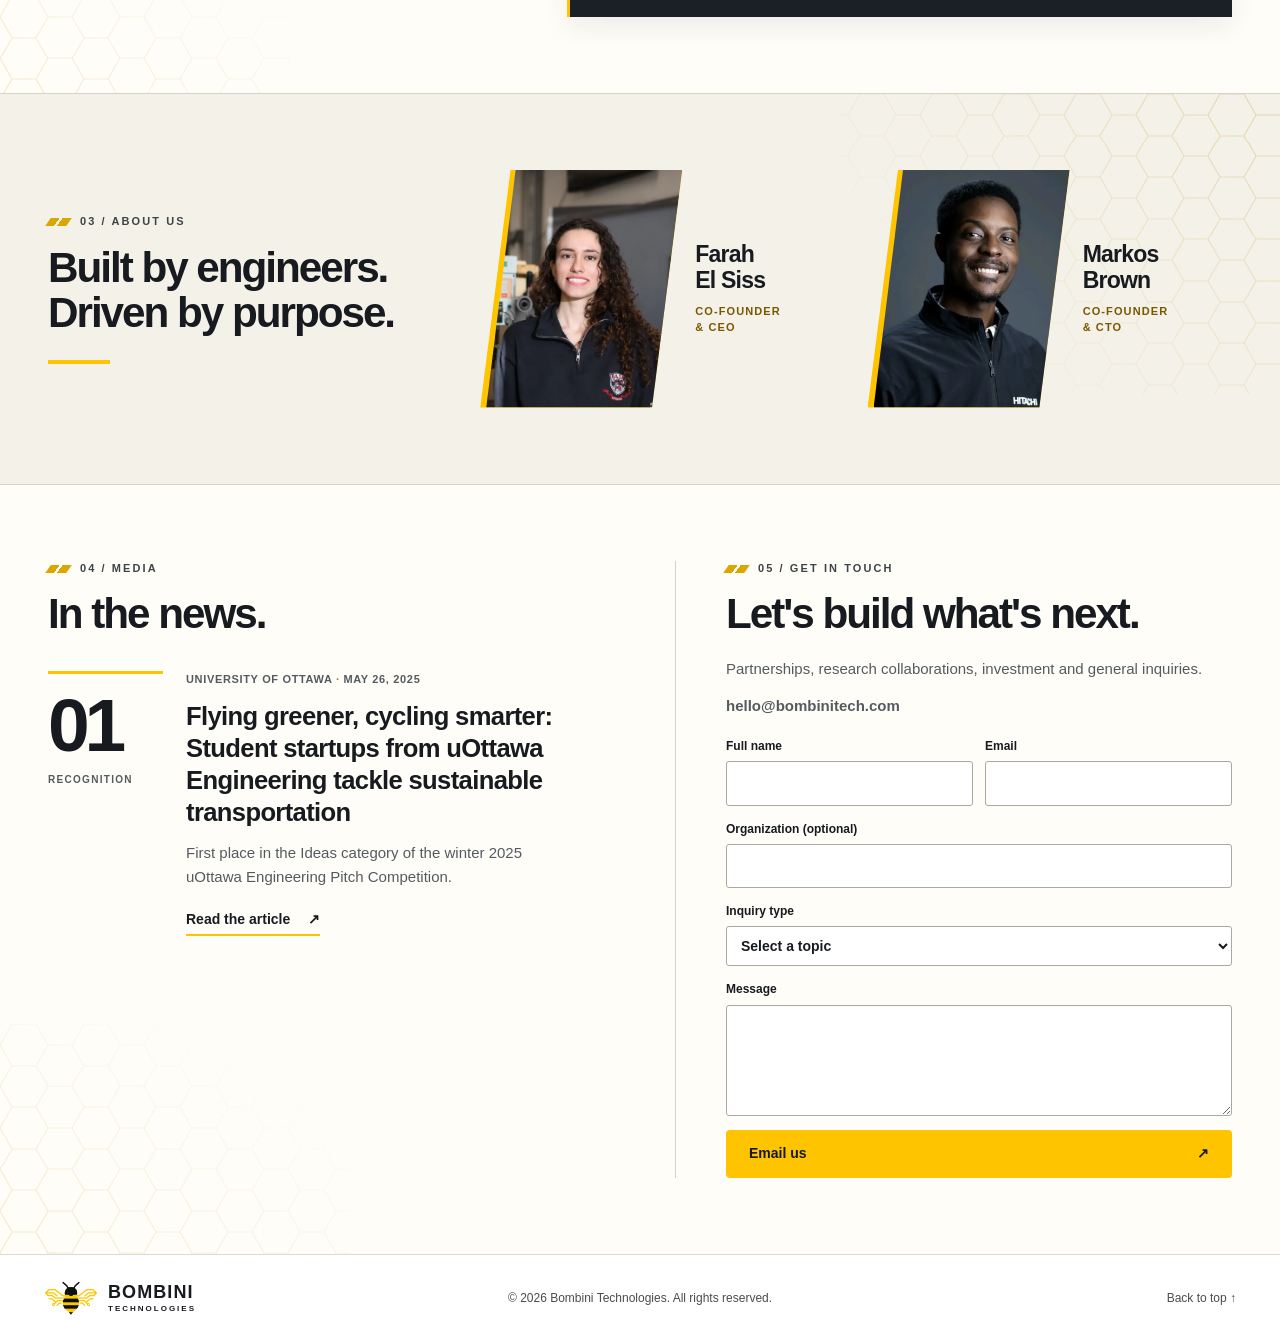
==== commit 2b7b2e7b: "Add files via upload" ====
--- a/index.html
+++ b/index.html
@@ -6,8 +6,8 @@
 <meta content="#ffffff" name="theme-color"/><meta content="Bombini Technologies is developing endurance-first unmanned aircraft for mission-critical search and rescue. Canadian aerospace innovation." name="description"/>
 <meta content="Bombini Technologies — Longer flight. Fewer failures." property="og:title"/><meta content="Canadian aerospace innovation for mission-critical search and rescue." property="og:description"/><meta content="website" property="og:type"/><meta content="https://bombinitech.com/" property="og:url"/>
 <link href="https://bombinitech.com/" rel="canonical"/><link href="[data-uri]" rel="icon"/><style>
-:root{--ink:#171b20;--dark:#14191e;--gold:#ffc400;--paper:#f4f1e9;--white:#fffdf8;--muted:#545b60;--line:#d5d2c9;--max:1280px}*{box-sizing:border-box}html{scroll-behavior:smooth;scroll-padding-top:90px}body{margin:0;font-family:Inter,'Segoe UI',Arial,sans-serif;color:var(--ink);background:var(--paper);font-size:16px;line-height:1.6}h1,h2,h3,p{margin:0}a{color:inherit;text-decoration:none}button,input,textarea,select{font:inherit}button,summary{cursor:pointer}img{display:block;max-width:100%}a:focus-visible,button:focus-visible,summary:focus-visible,input:focus-visible,select:focus-visible,textarea:focus-visible{outline:3px solid #cc8d00;outline-offset:4px}.shell{width:min(var(--max),calc(100% - 96px));margin:auto}.skip,.sr-only{position:absolute;width:1px;height:1px;overflow:hidden;clip-path:inset(50%)}.skip:focus{clip-path:none;width:auto;height:auto;padding:12px;background:white;z-index:100}.header{background:var(--dark);color:#fff;position:sticky;top:0;z-index:10;border-bottom:1px solid #ffffff19}.nav-wrap{display:flex;align-items:center;gap:26px;min-height:82px}.brand{display:inline-flex;align-items:center;gap:13px;flex-shrink:0}.logo-tile{background:#f4f1e9;border-radius:4px;padding:5px 6px;display:grid;place-items:center;width:66px;height:48px}.logo-tile img{width:100%;height:100%;object-fit:contain}.wordmark{font-size:24px;font-weight:800;line-height:1.05;letter-spacing:.065em}.wordmark small{display:block;font-size:10px;letter-spacing:.27em;margin-top:4px;font-weight:650}.header-tag{font-size:10px;text-transform:uppercase;letter-spacing:.17em;color:#d5d8da;line-height:1.4;max-width:175px;border-left:1px solid #ffffff40;padding-left:20px}.header nav{margin-left:auto;display:flex;align-items:center;gap:23px;font-size:13px;font-weight:600}.header nav>a:not(.button):hover{color:var(--gold)}.button{display:inline-flex;align-items:center;justify-content:center;gap:24px;padding:13px 22px;border-radius:4px;border:1px solid transparent;font-size:14px;font-weight:700;min-height:48px;transition:background .2s,color .2s;line-height:1.4}.gold{background:var(--gold);color:#15191d}.gold:hover{background:#ffdb52}.outline{border-color:#e8e9eb;color:white;background:#10182044}.outline:hover{background:white;color:var(--ink)}.nav-cta{min-height:40px;padding:10px 15px;gap:12px}.menu-toggle{display:none;background:none;border:1px solid #ffffff55;color:white;border-radius:4px;padding:8px 12px;margin-left:auto}.hero{background:#172129;position:relative;isolation:isolate;overflow:hidden;color:white;min-height:640px;display:grid;align-items:center}.hero-photo,.hero-shade,.hero-contours{position:absolute;inset:0;z-index:-1}.hero-photo{background-image:url('https://images.unsplash.com/photo-1638249342012-3ae60dcee497?auto=format&fit=crop&w=2200&q=85'),url('[data-uri]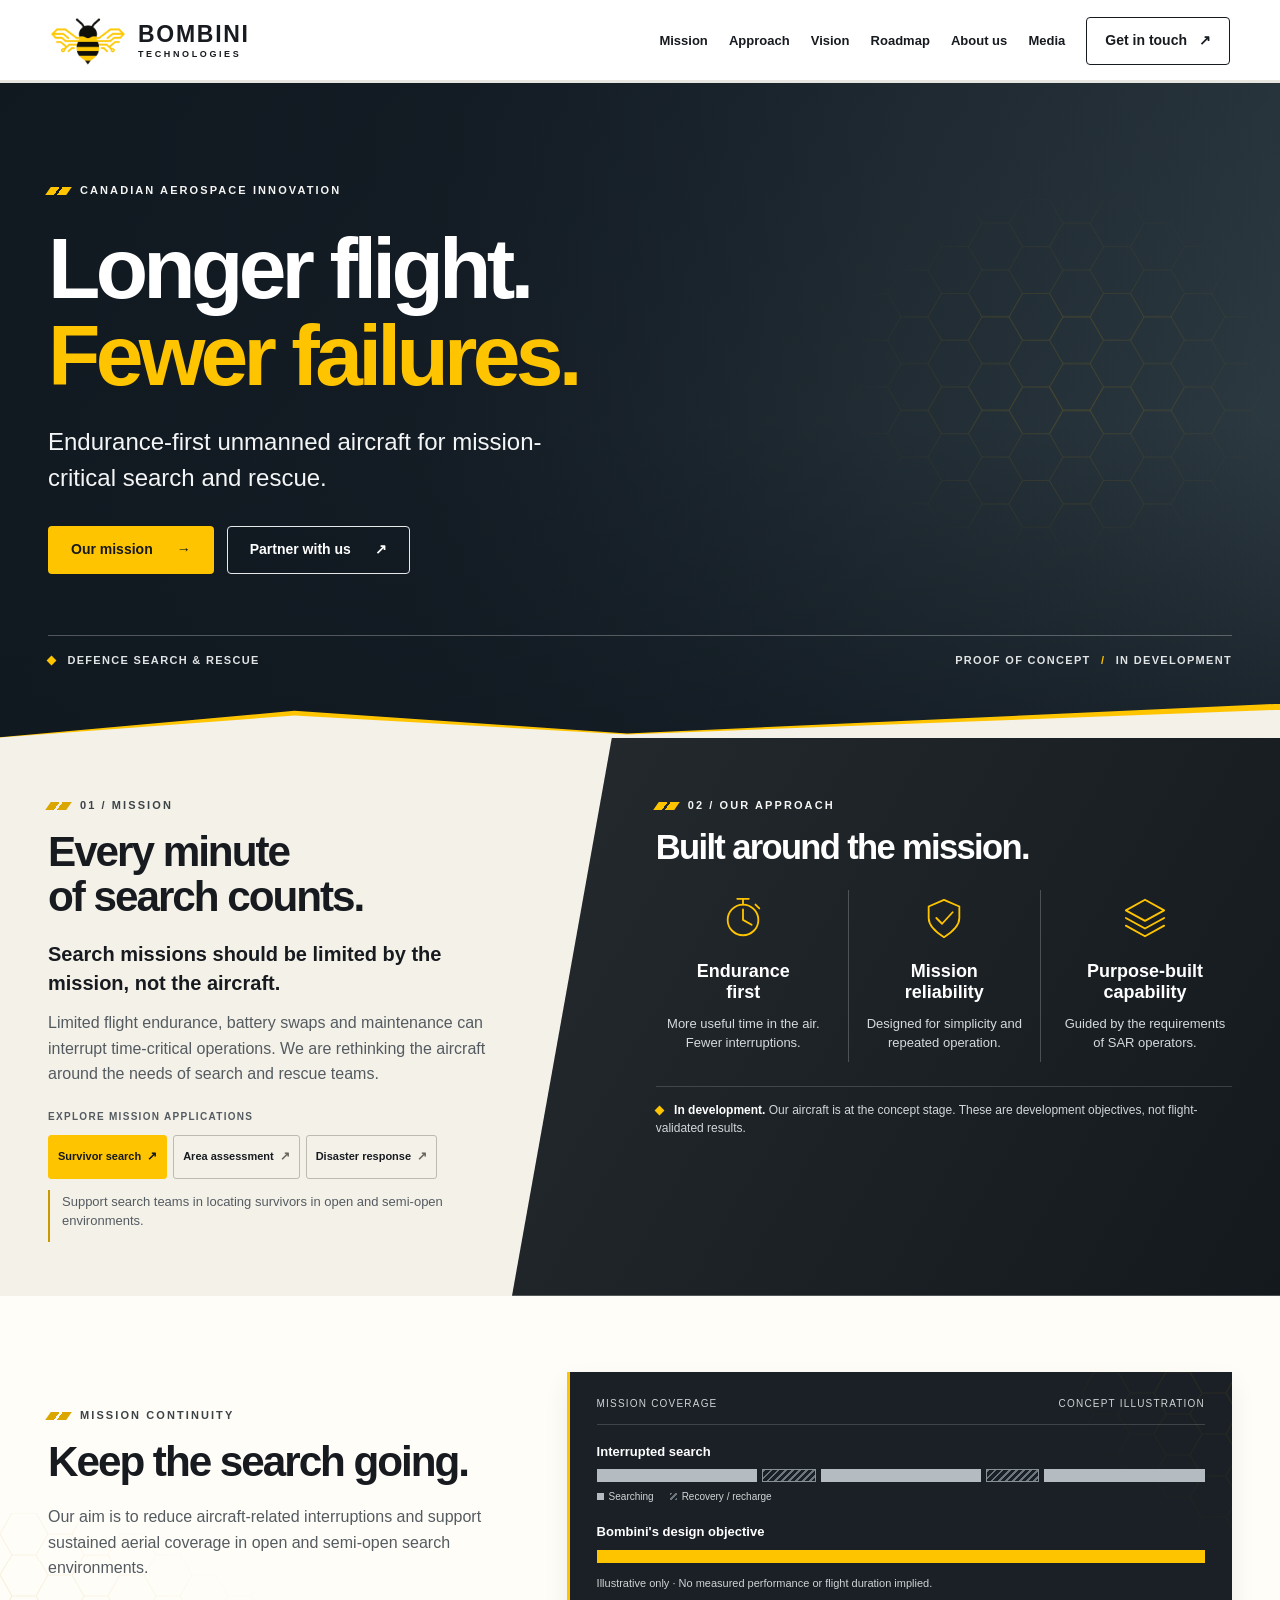
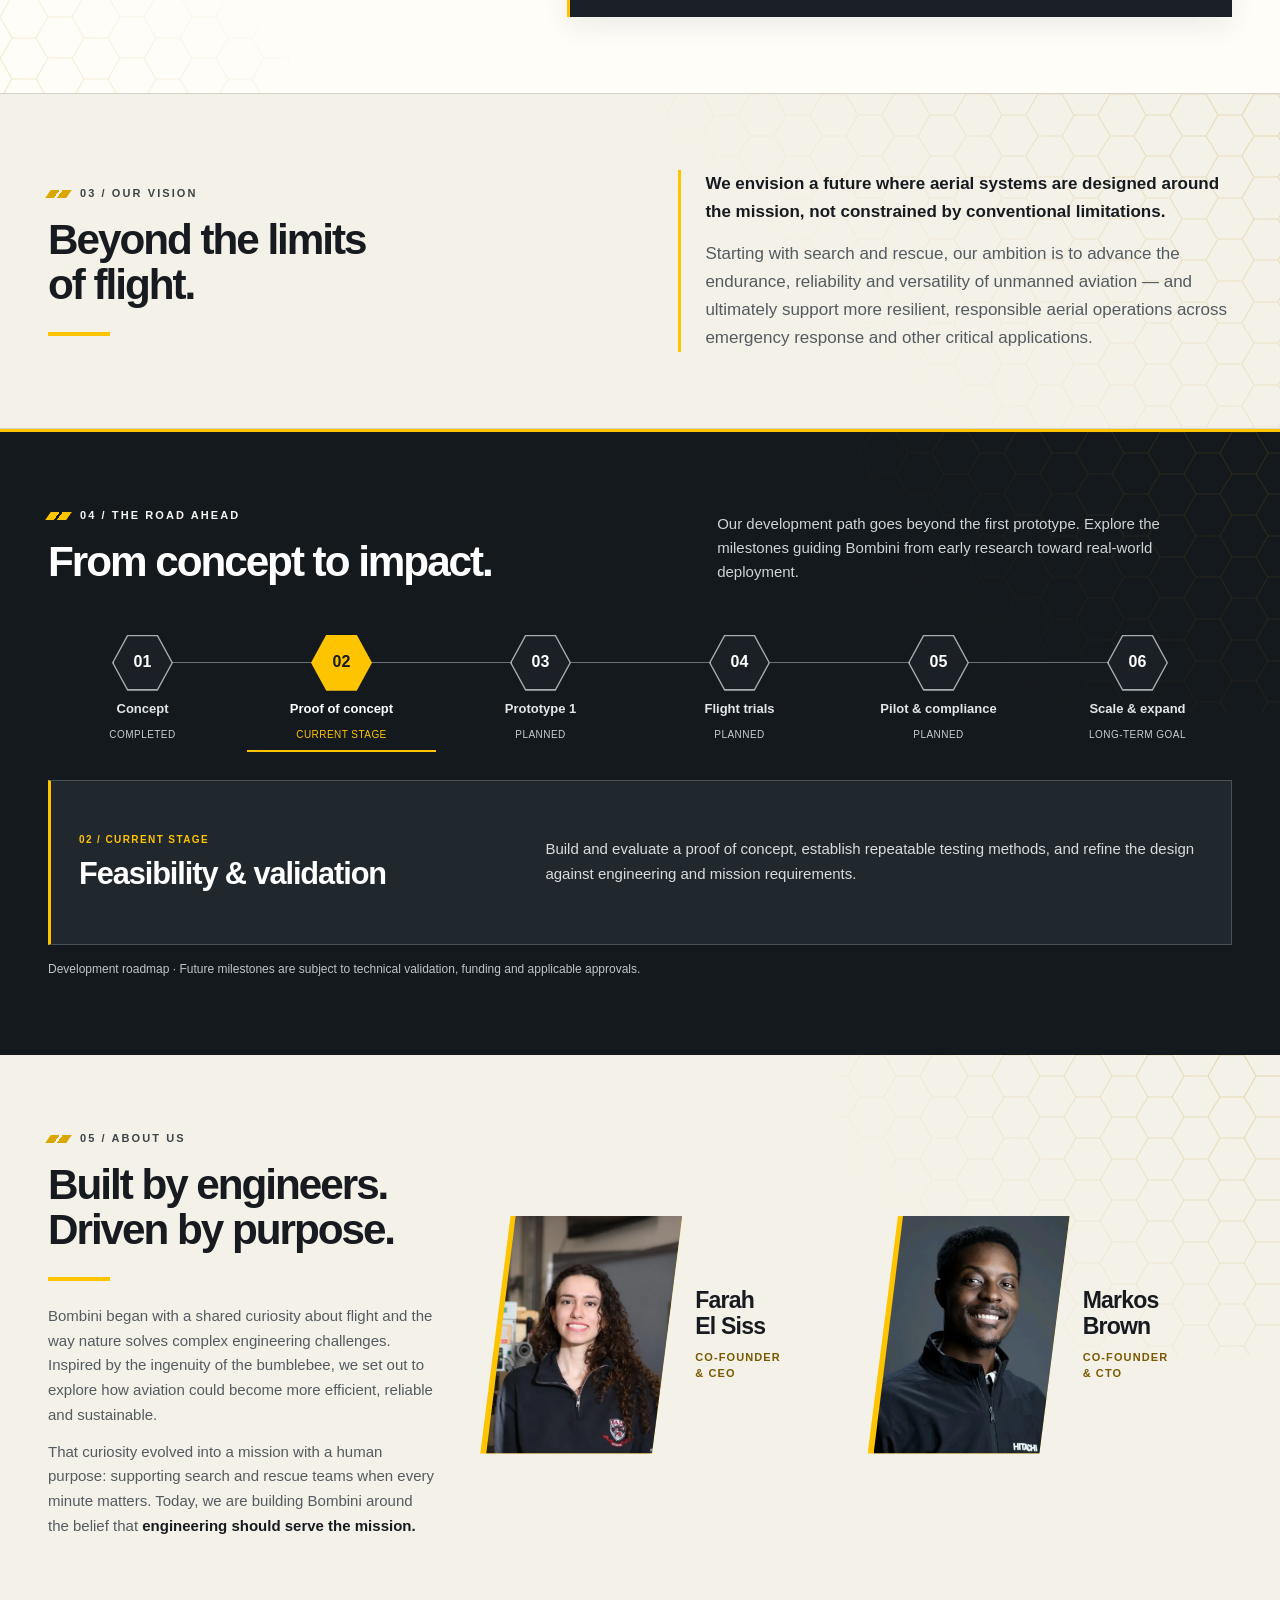
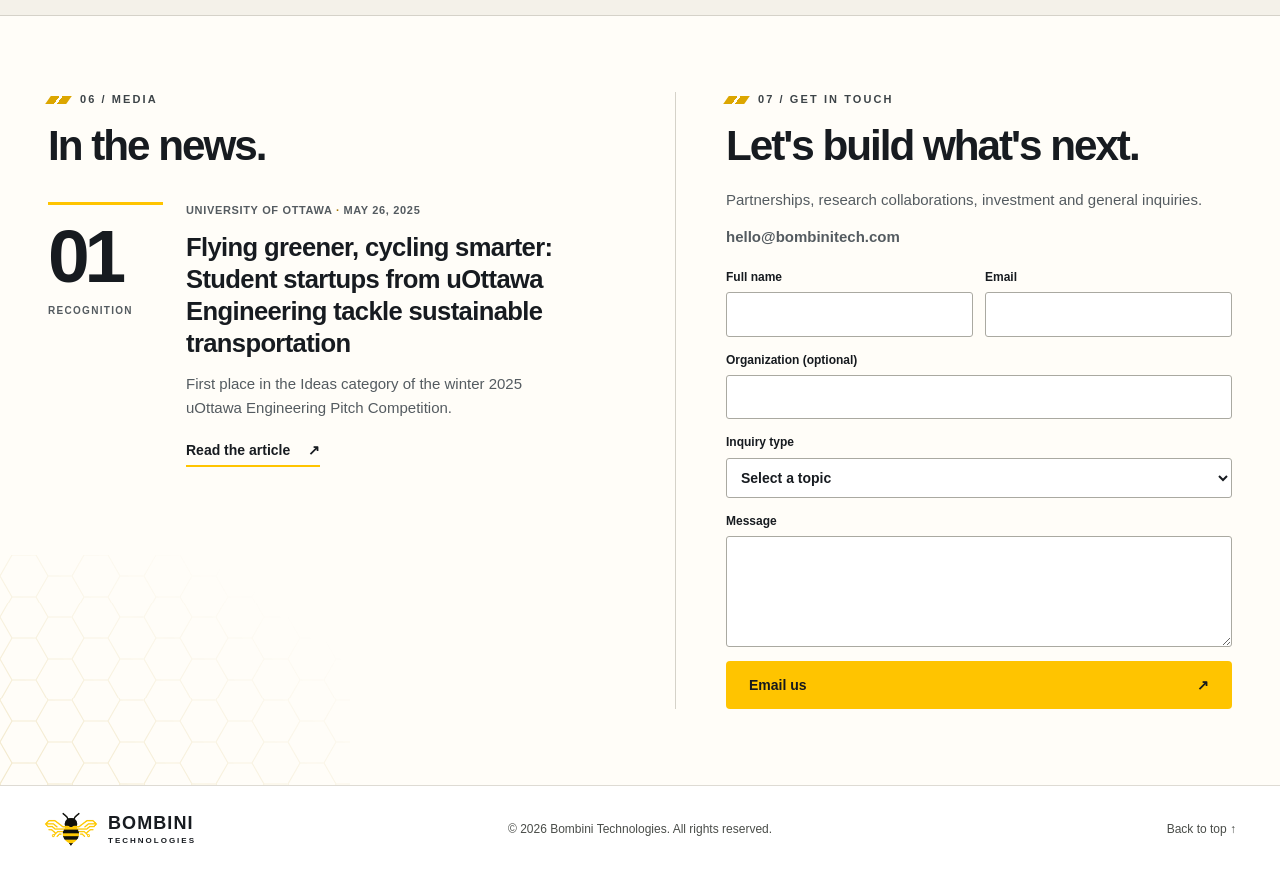
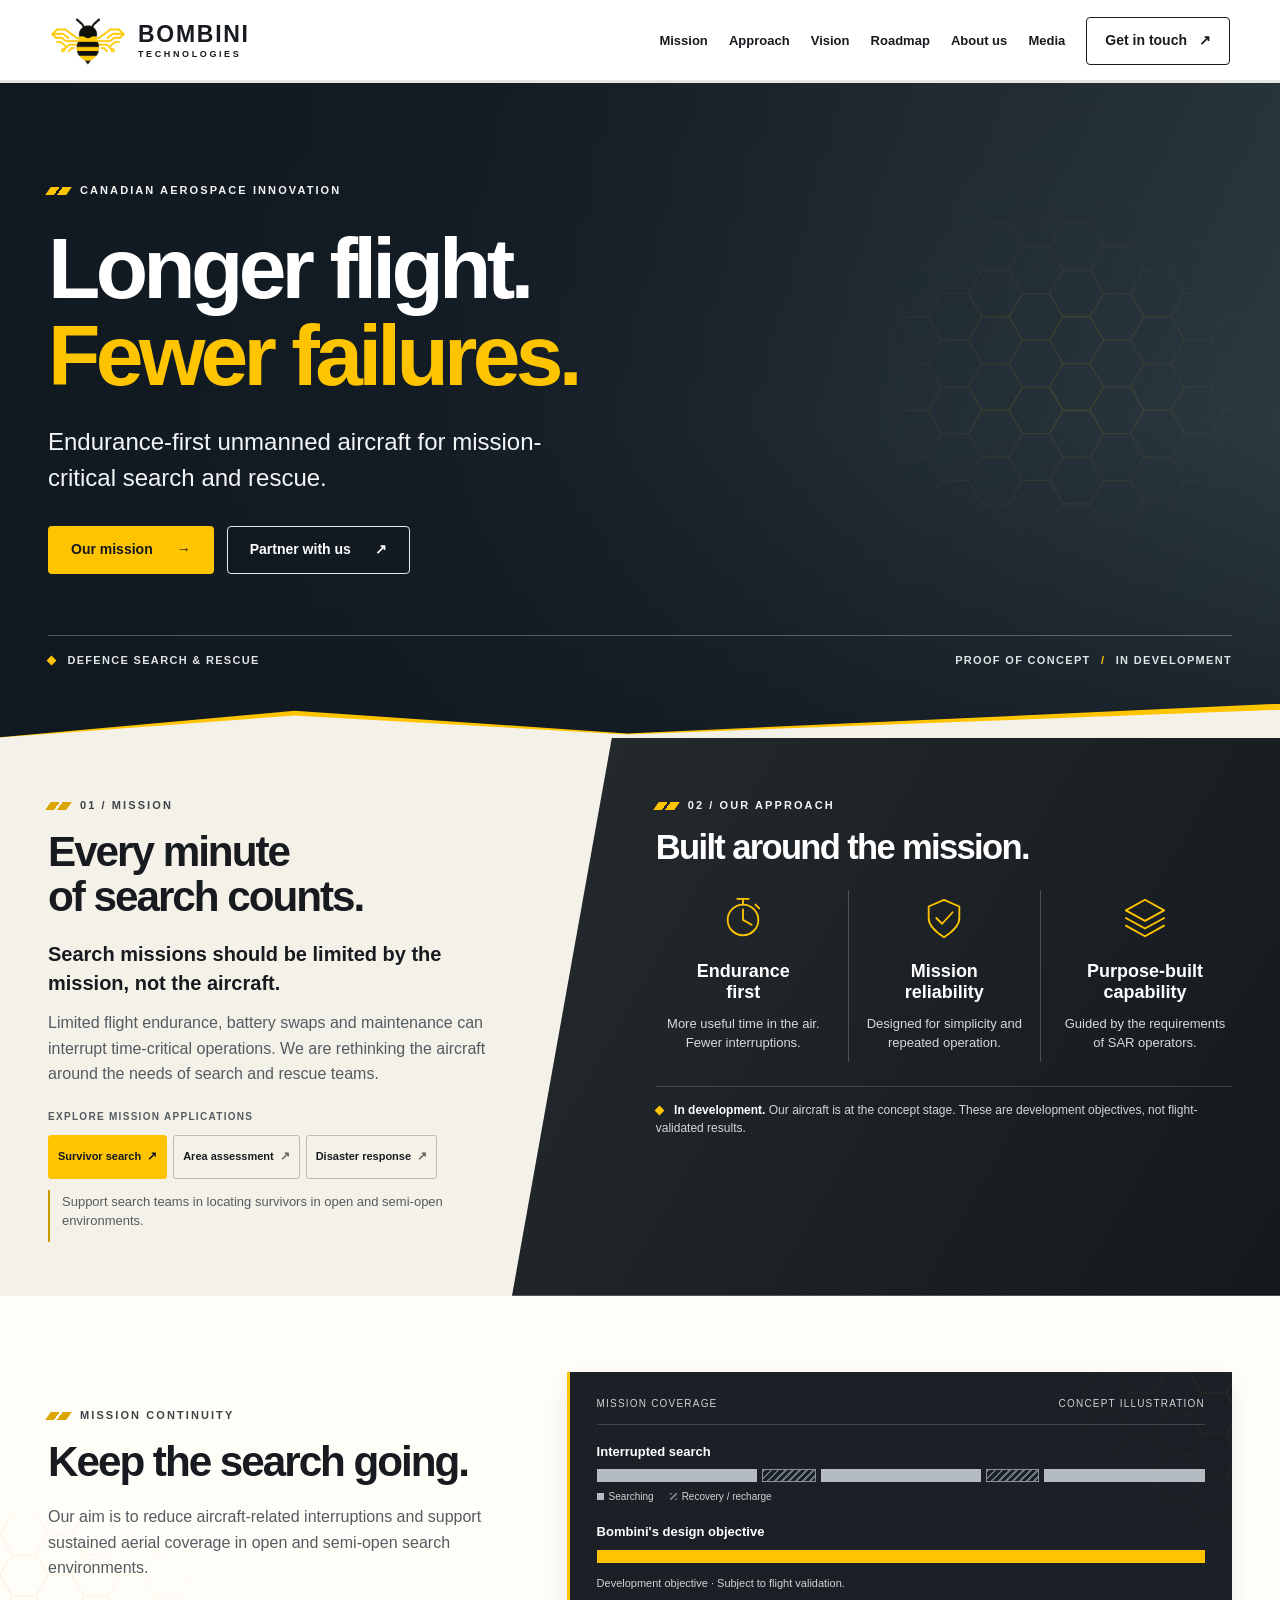
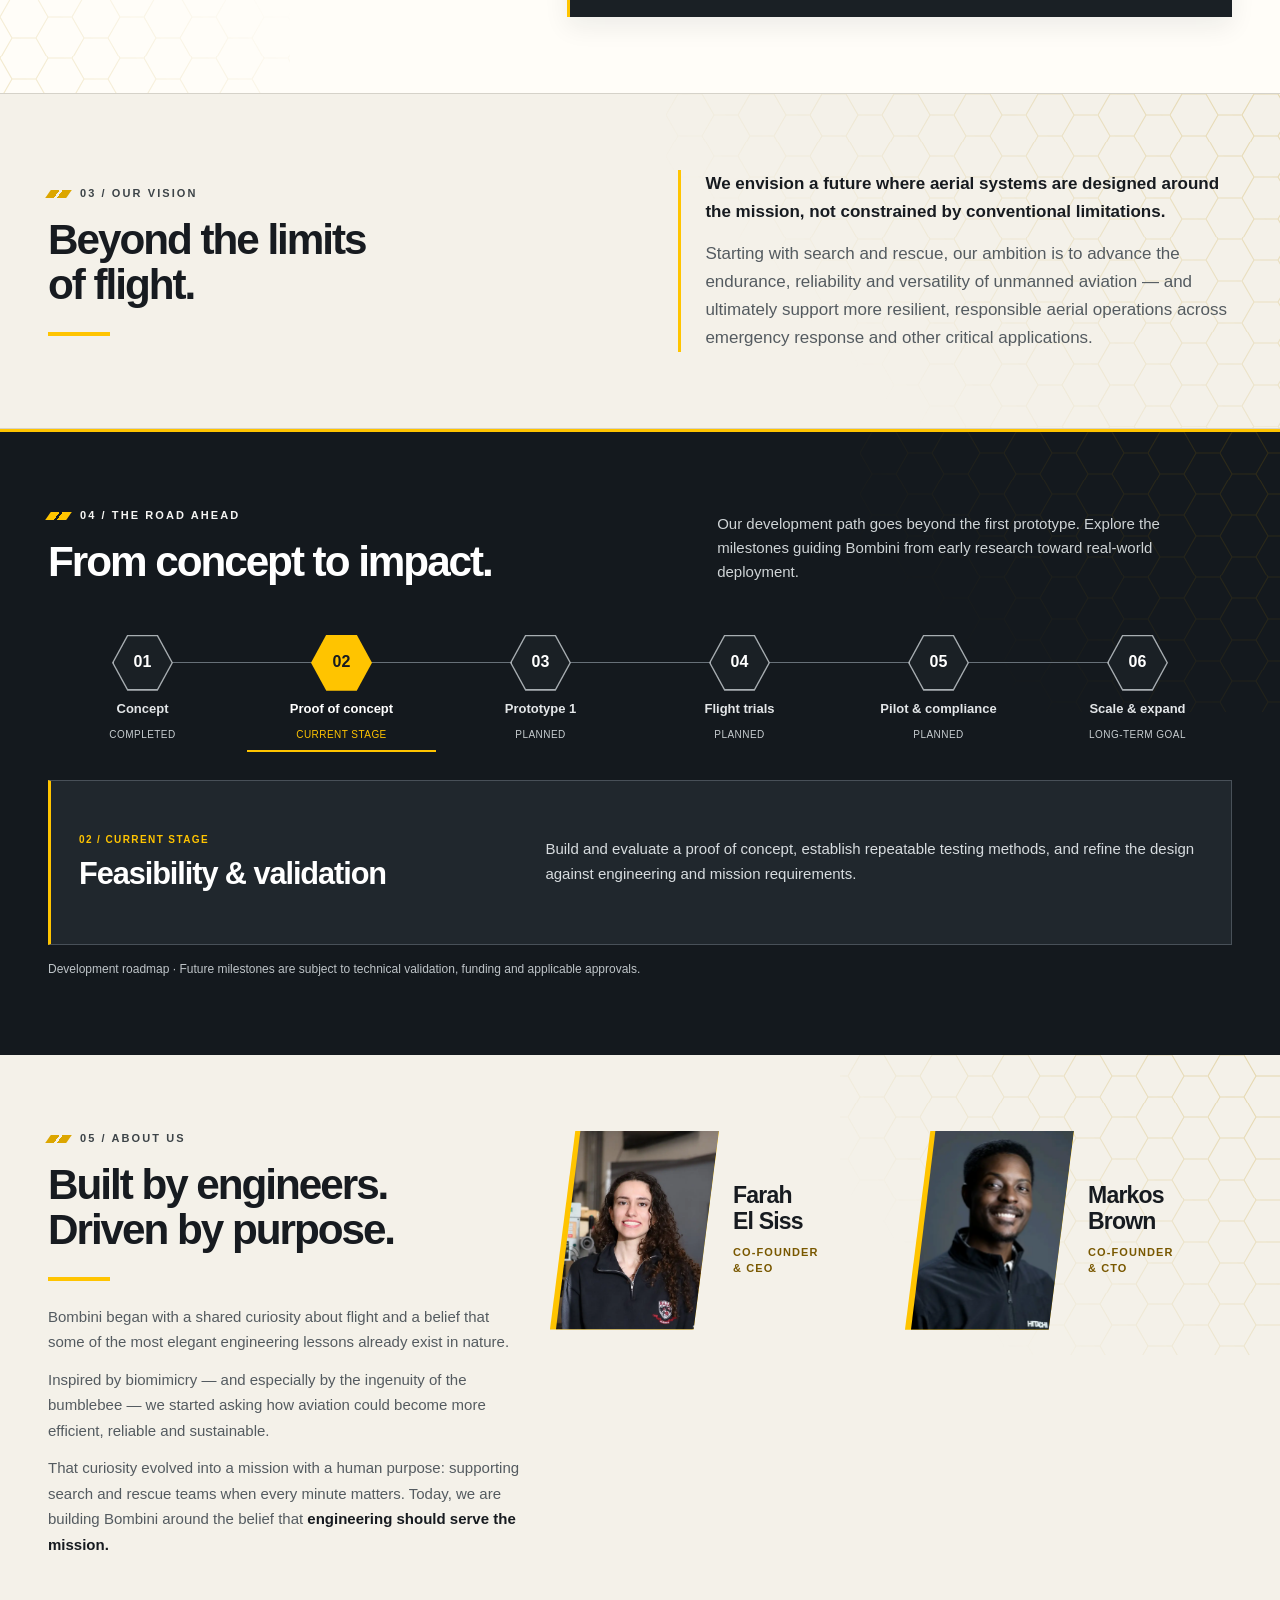
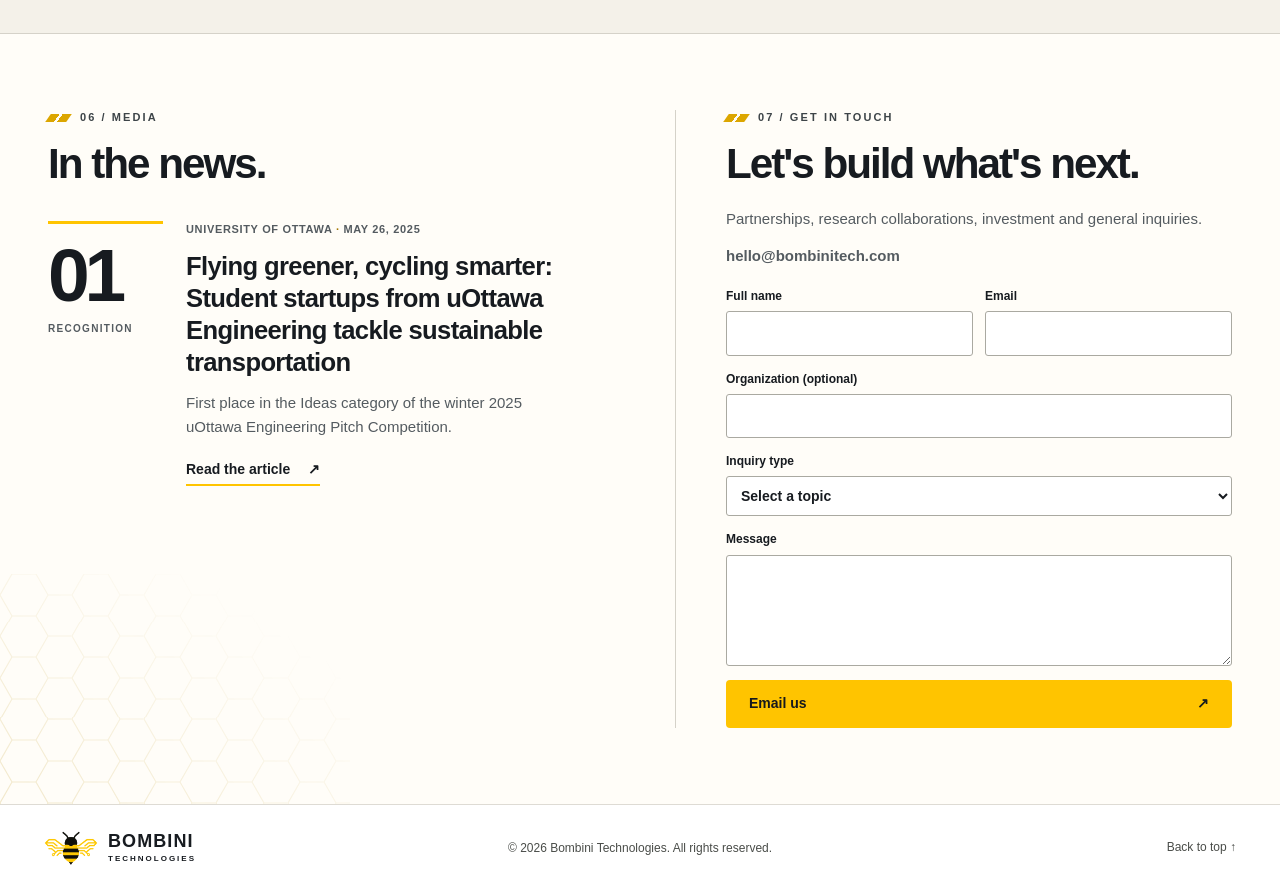
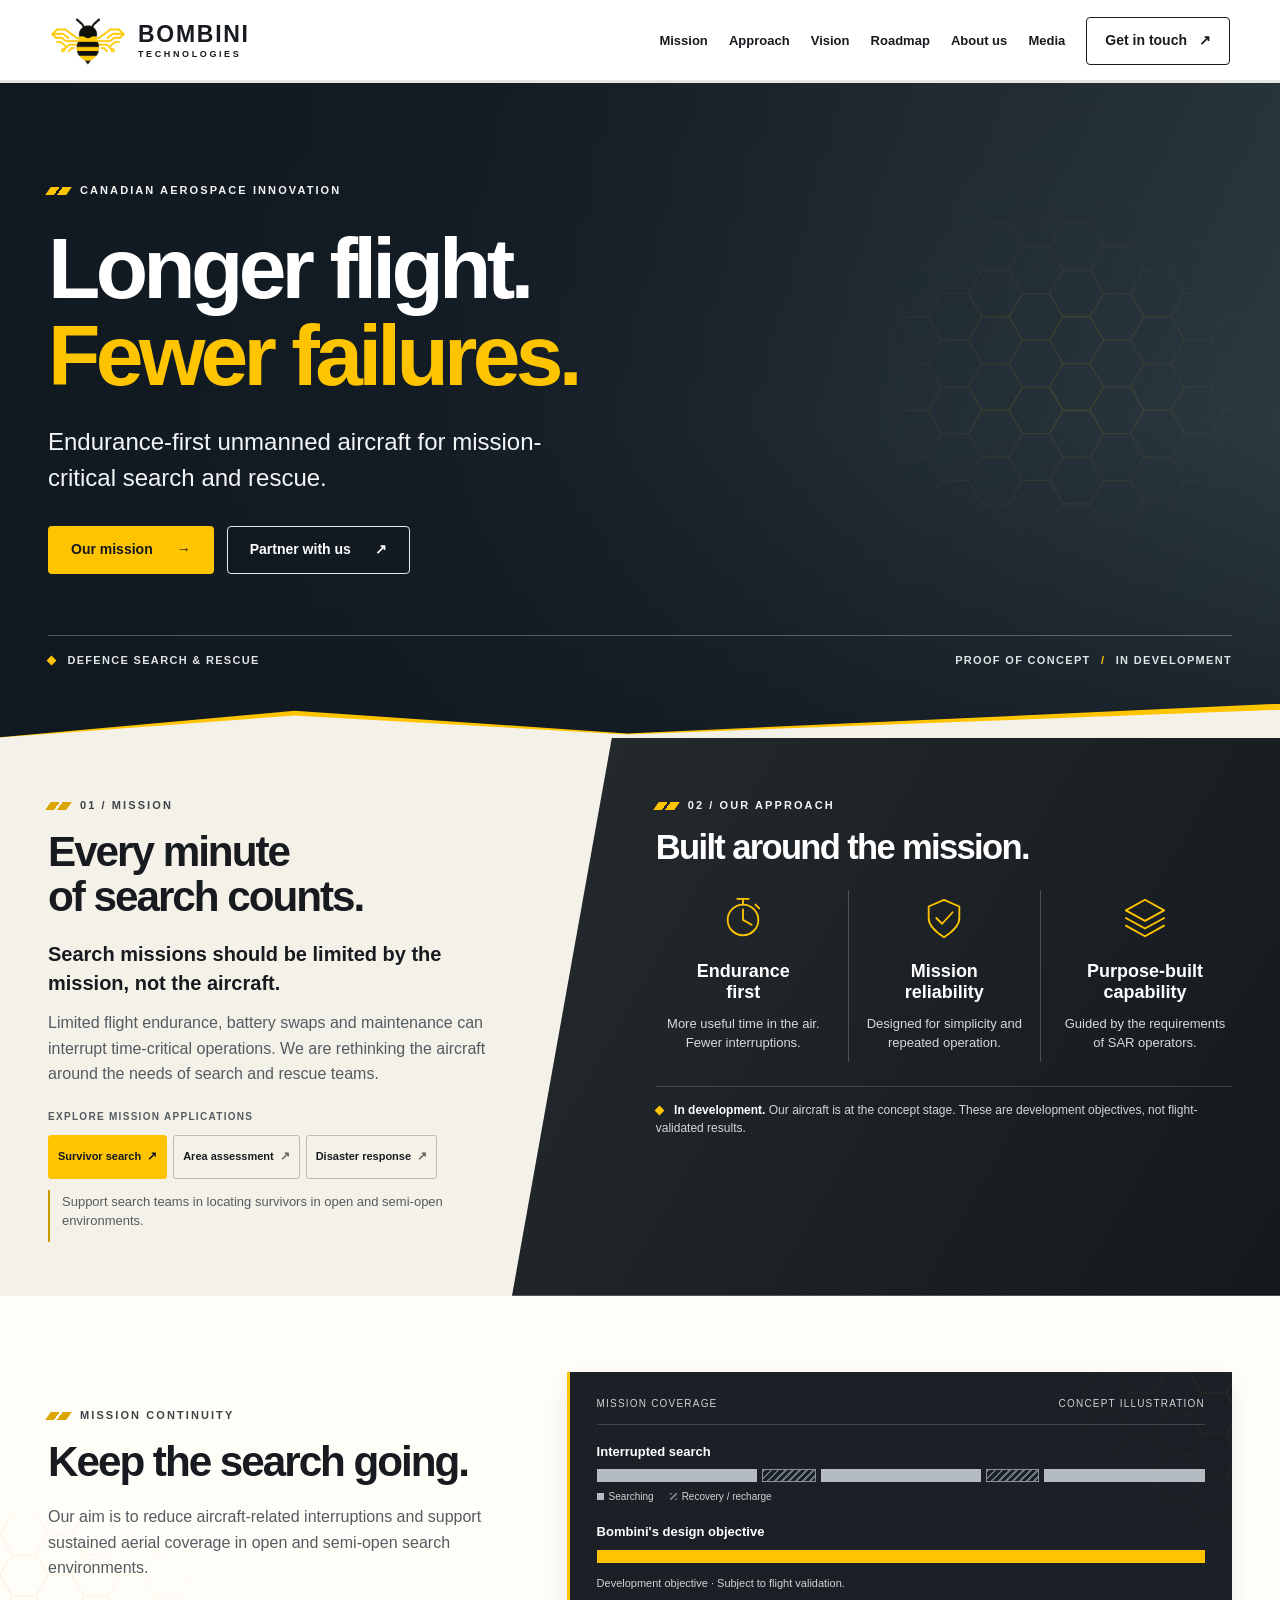
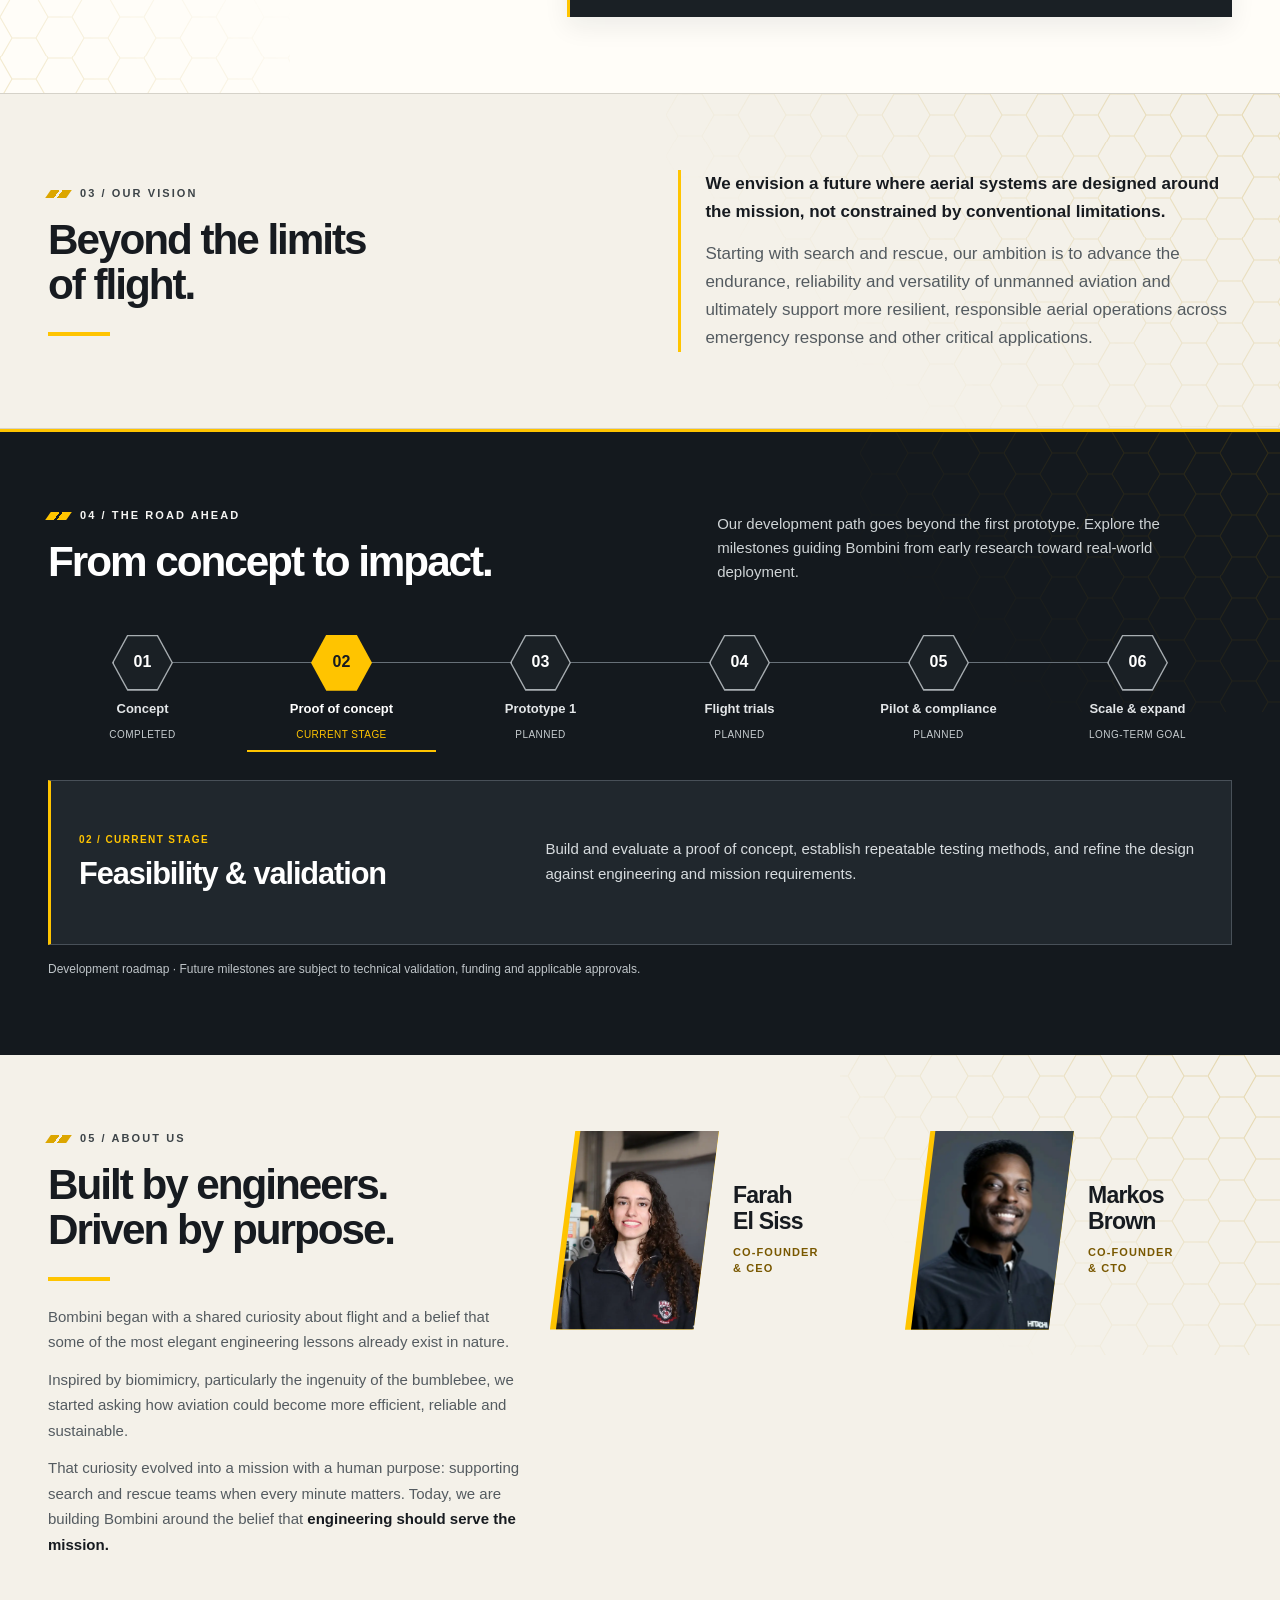
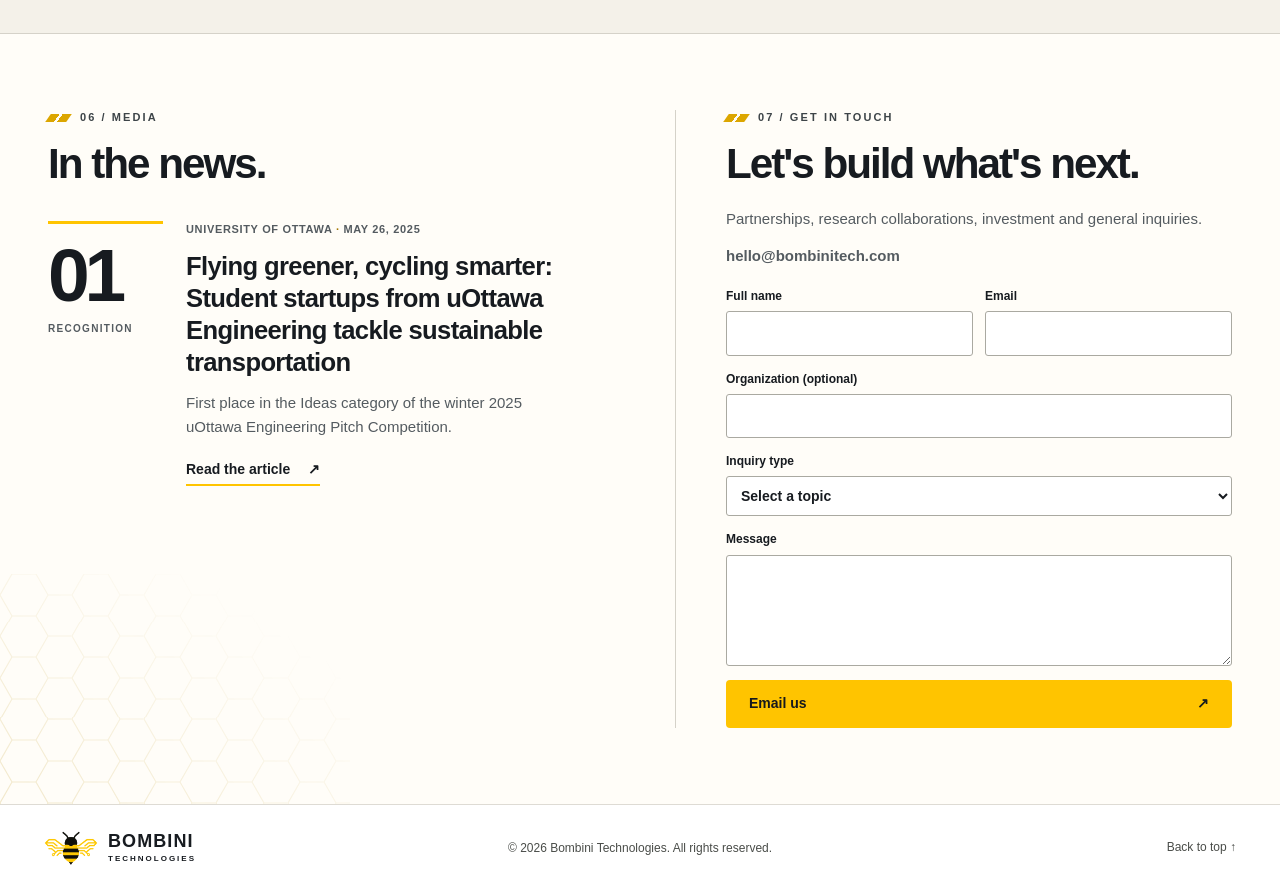
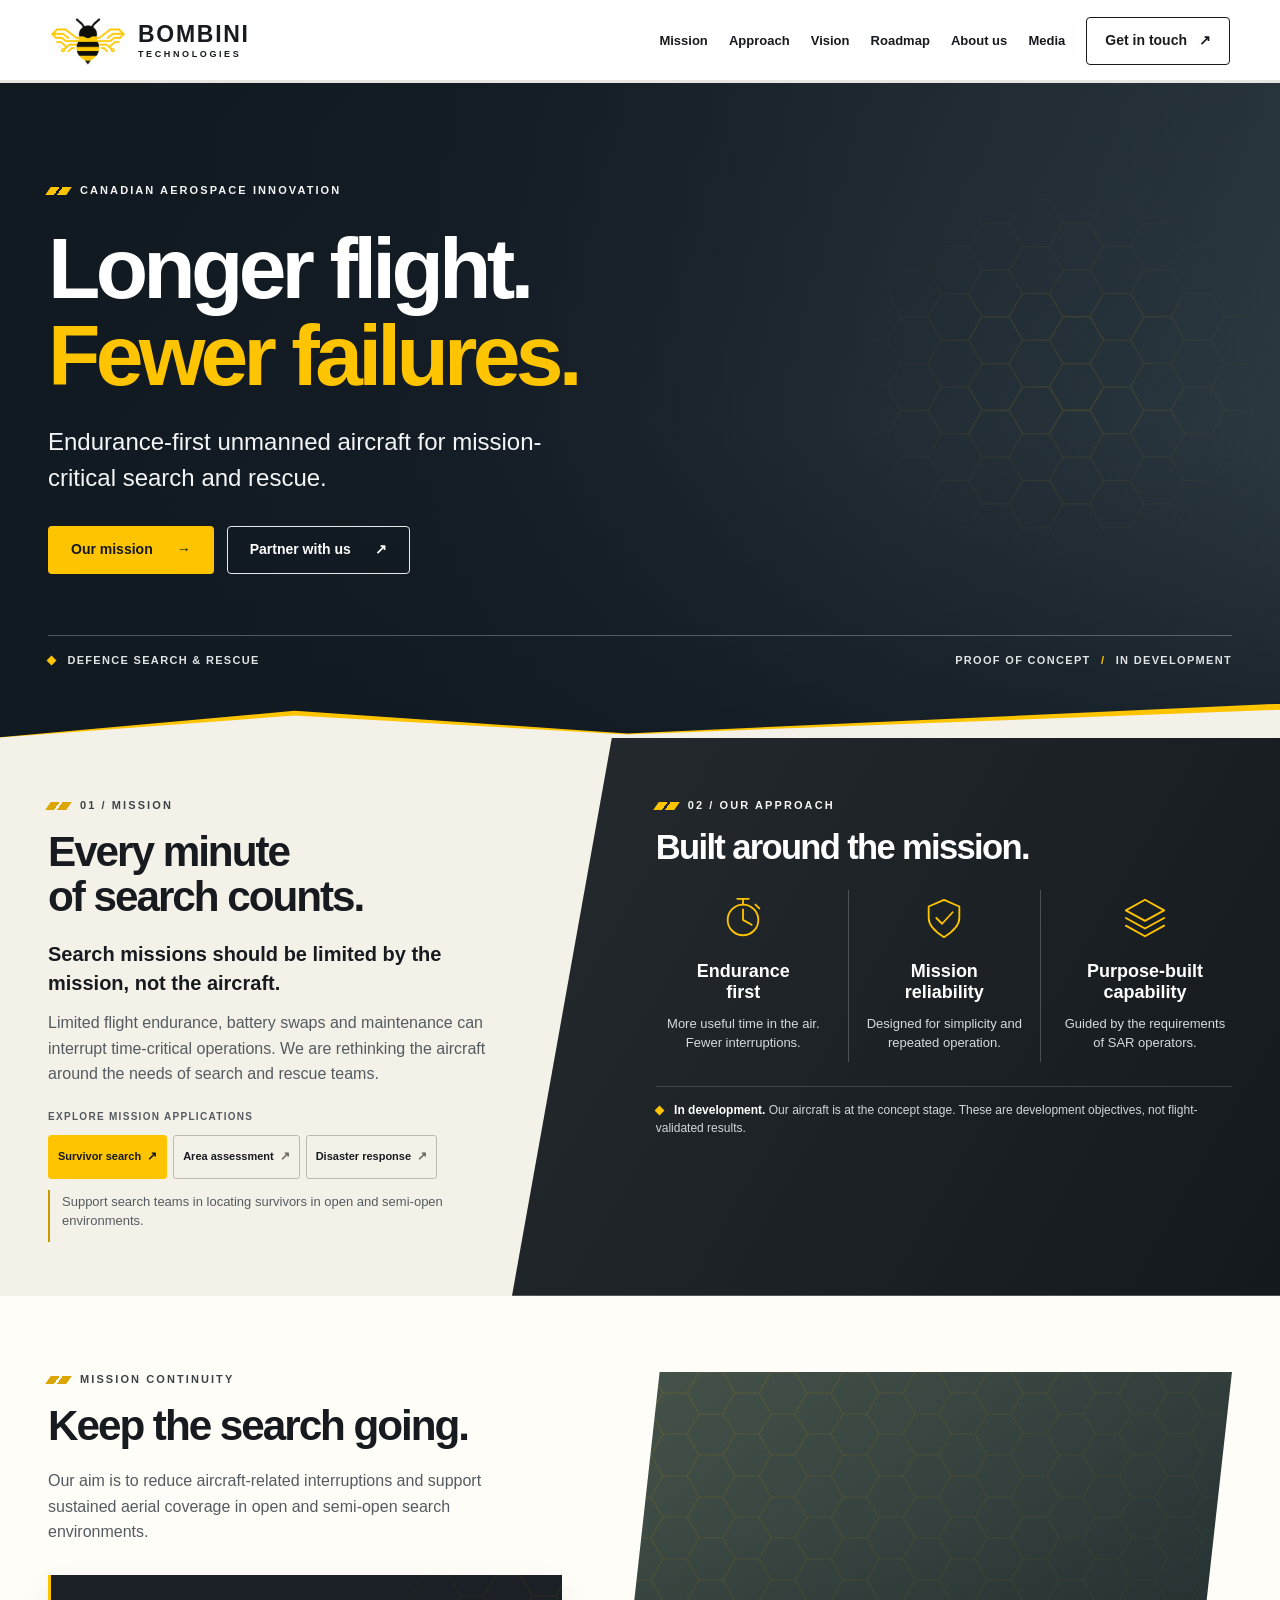
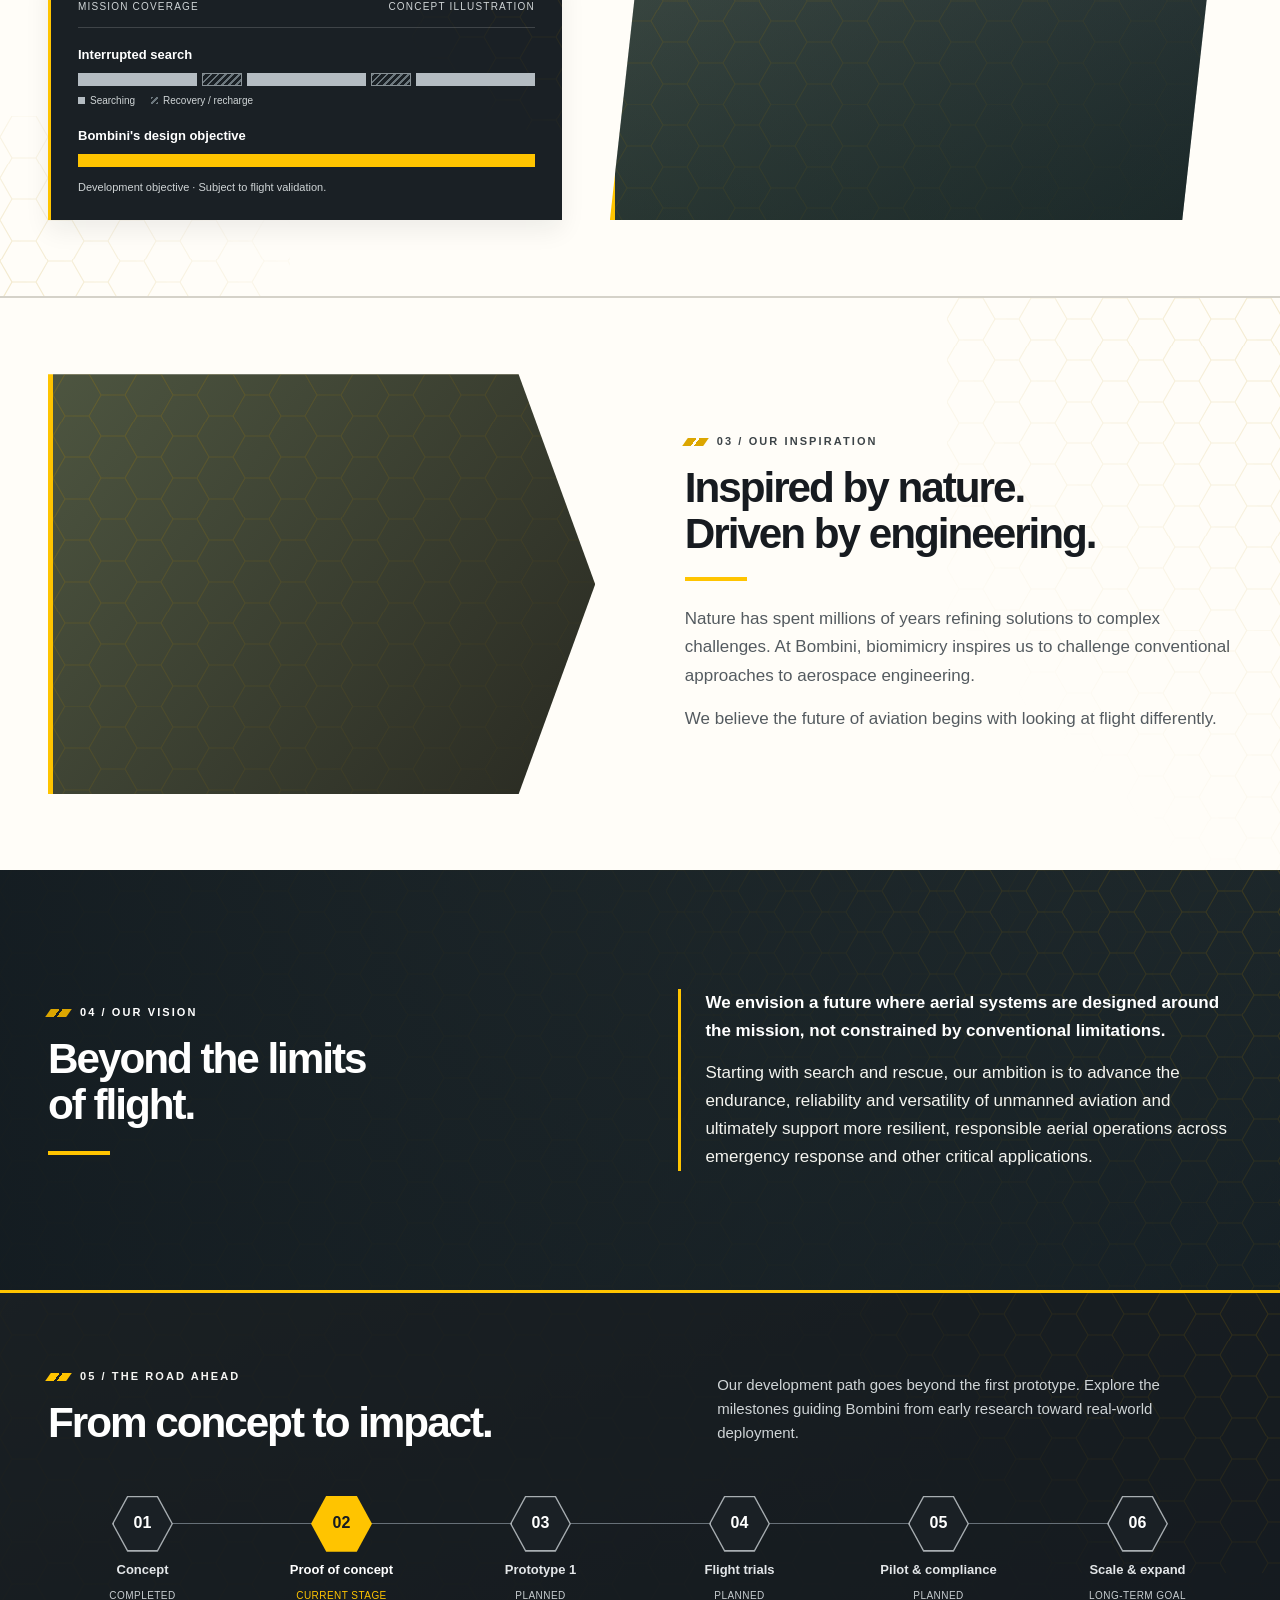
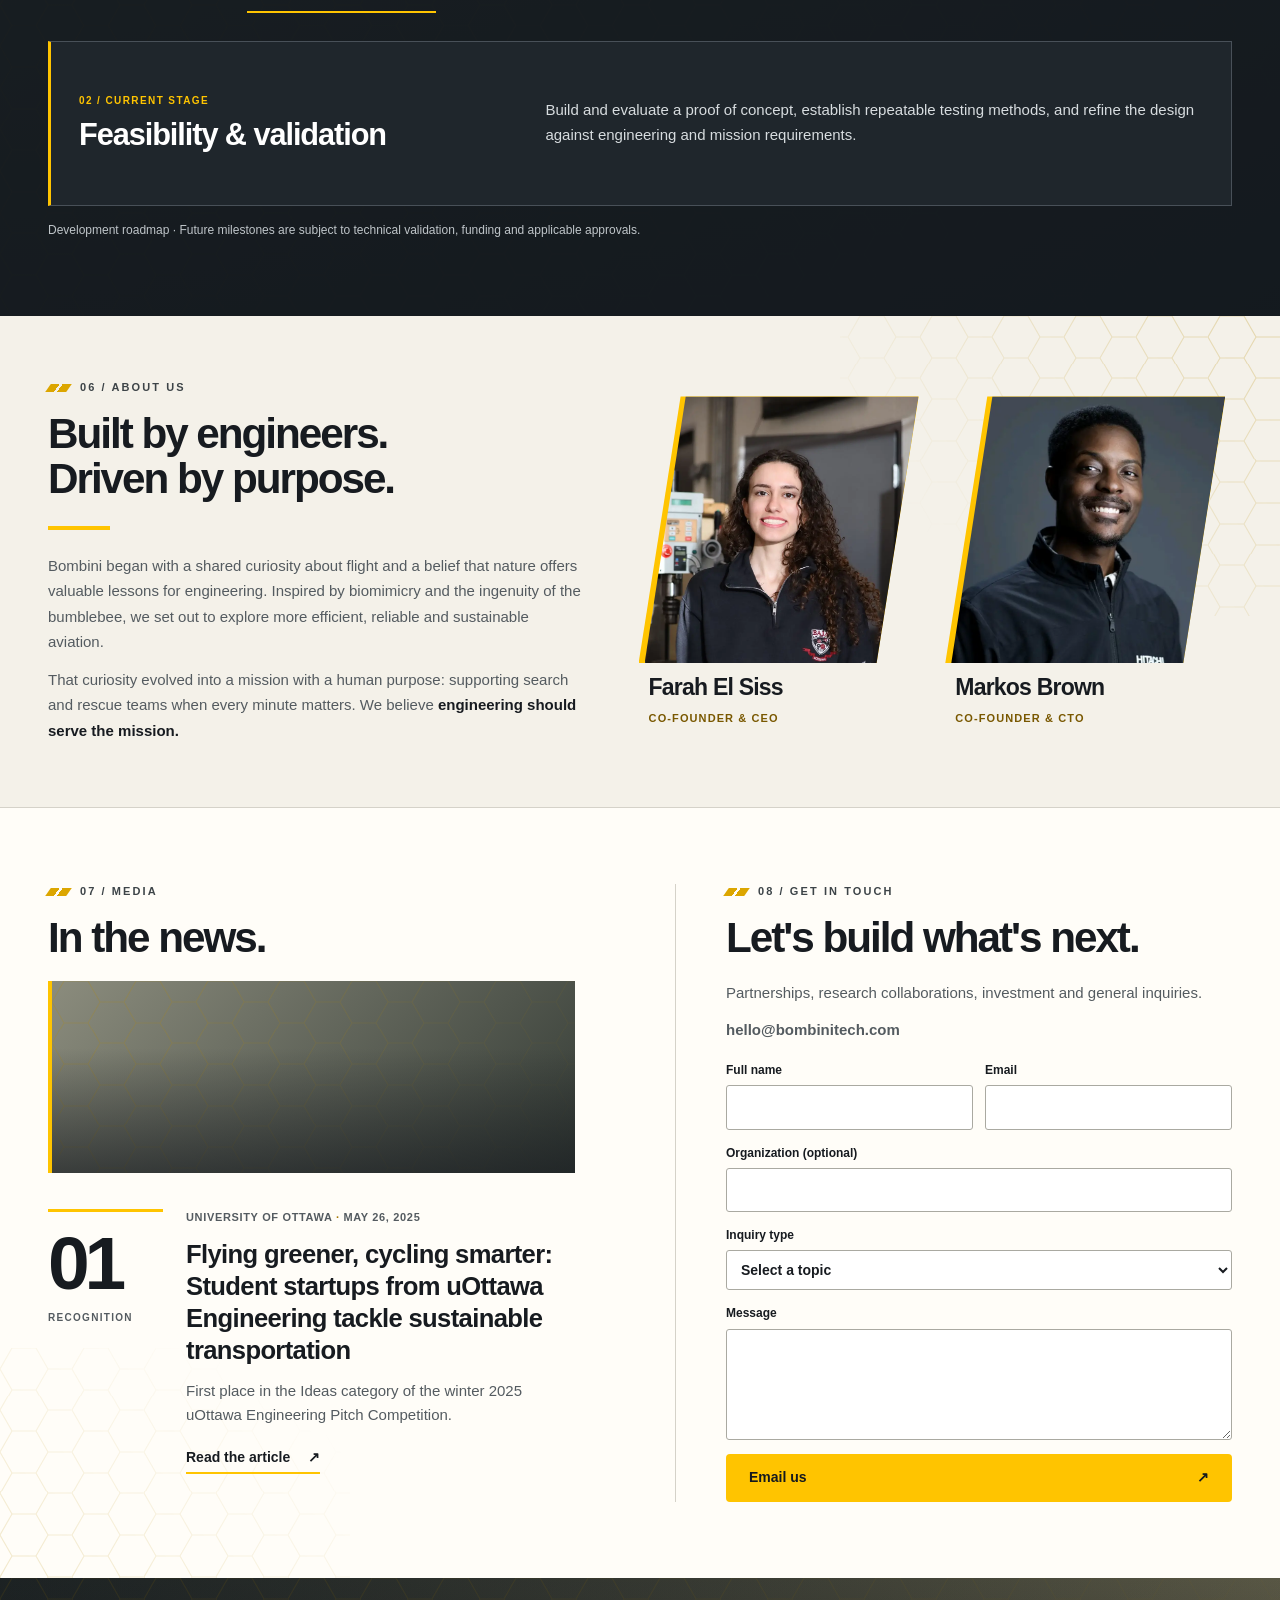
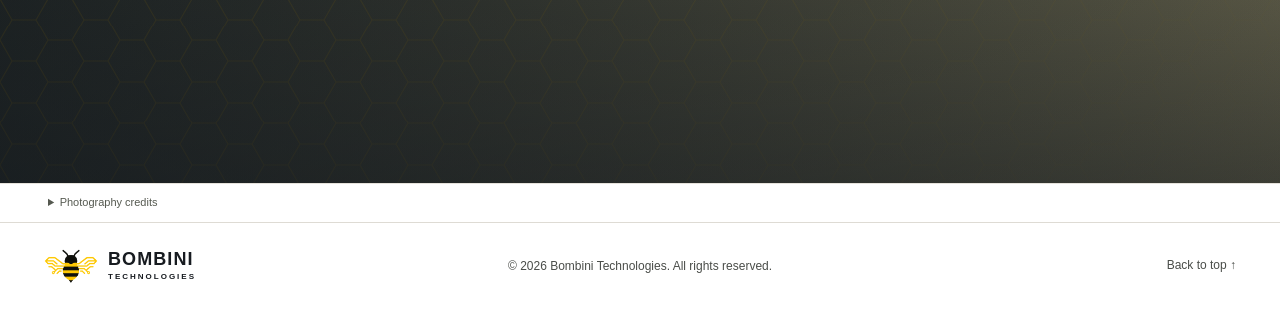
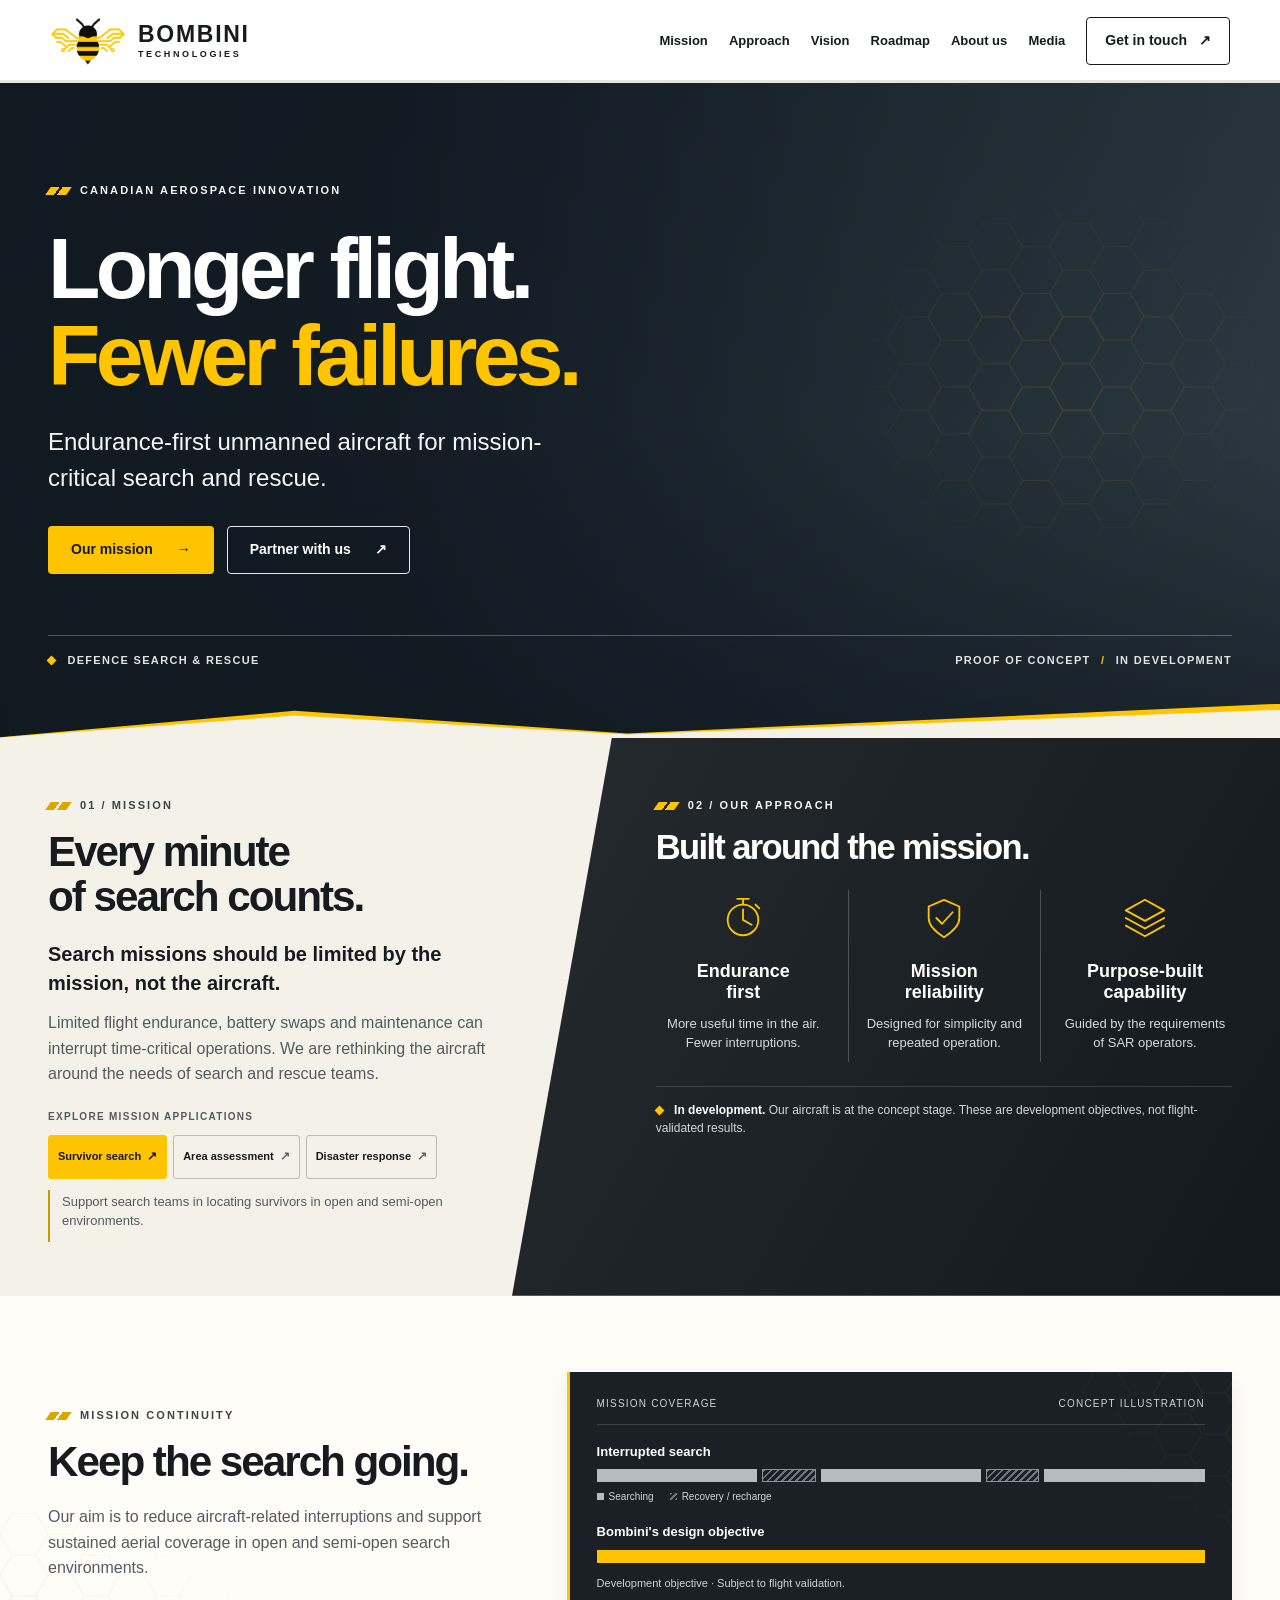
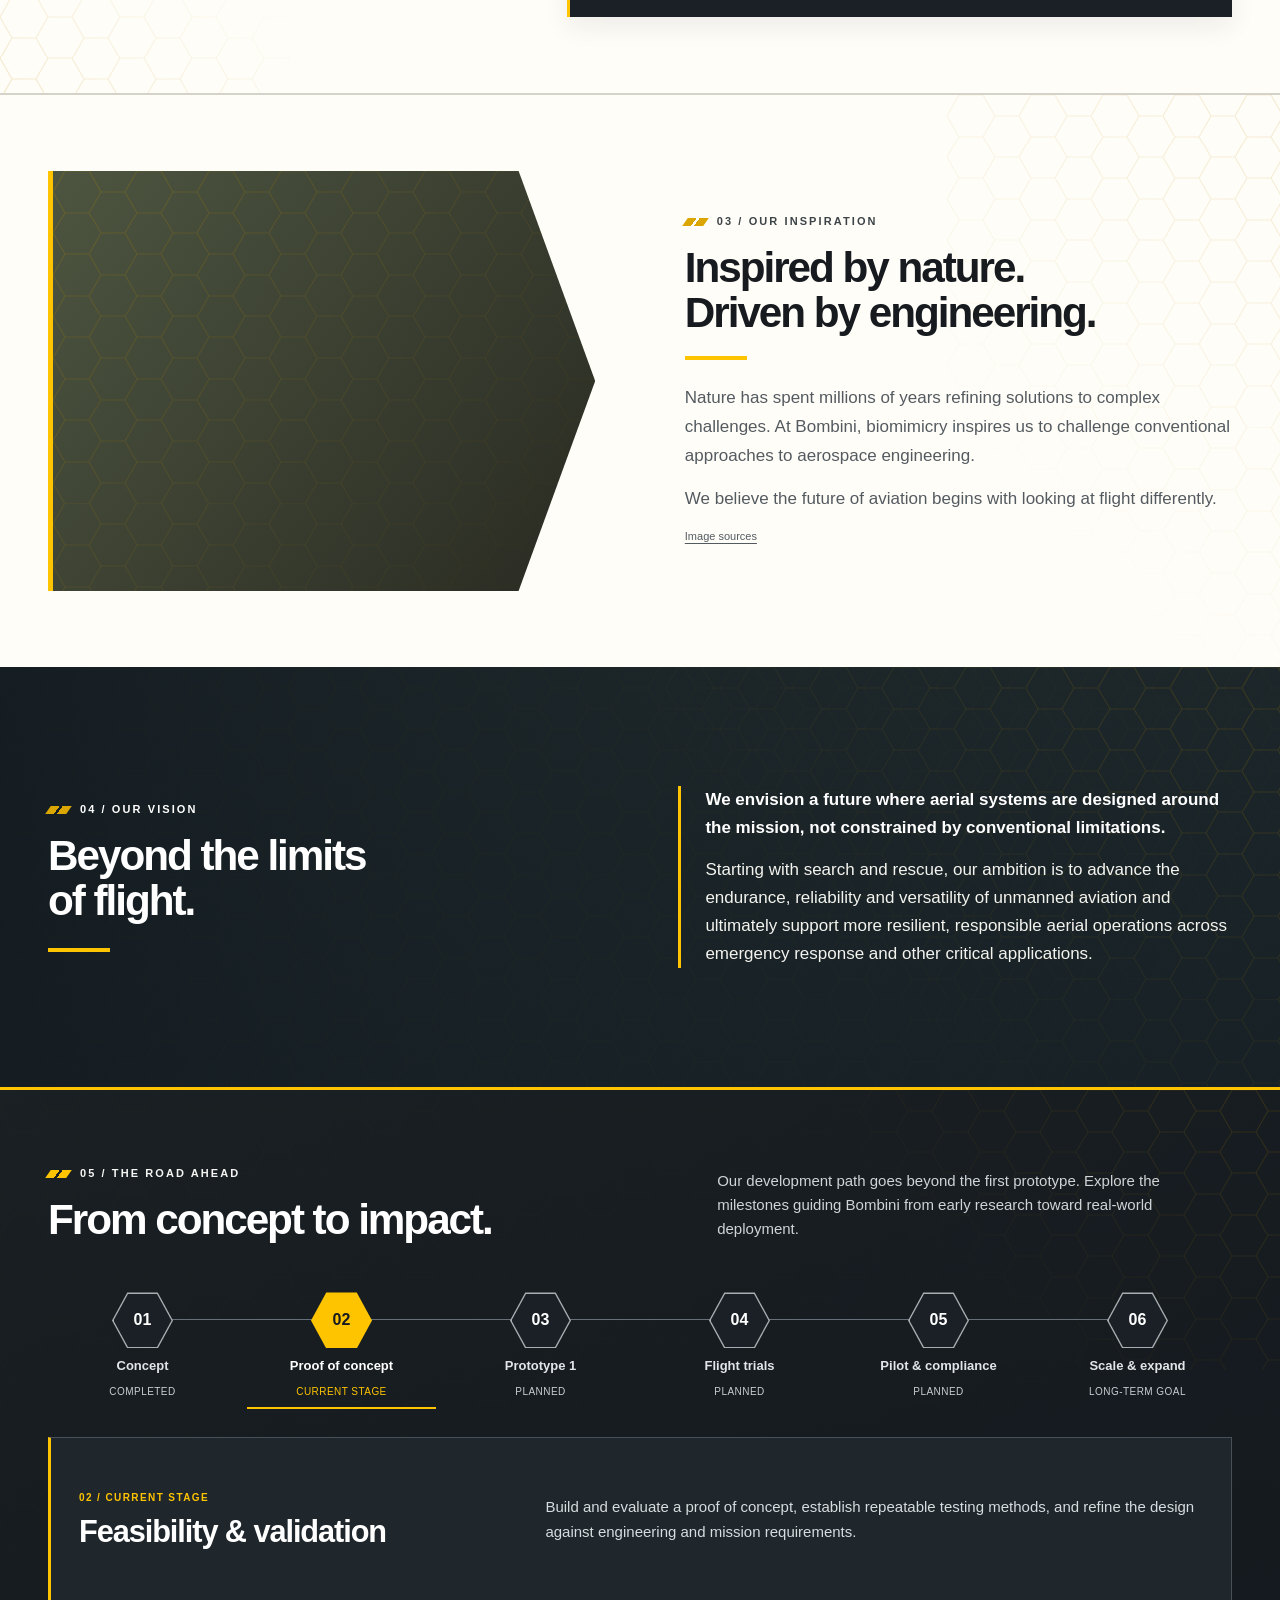
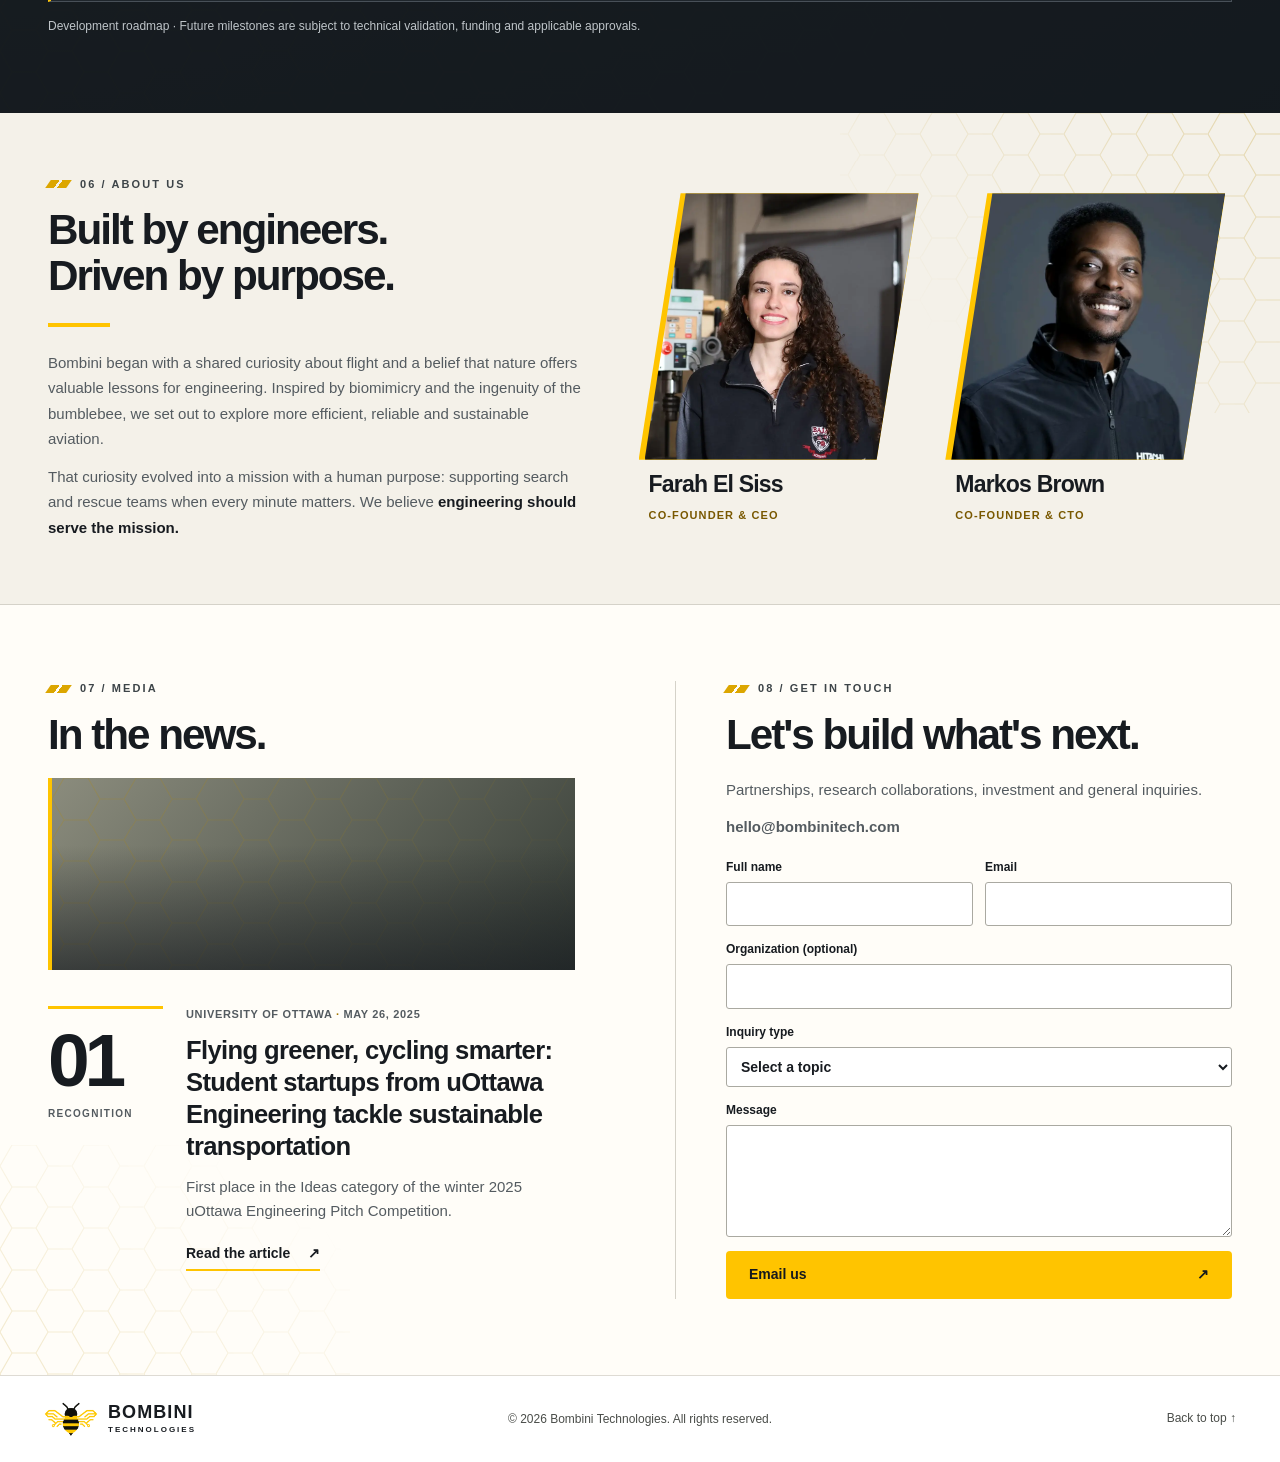
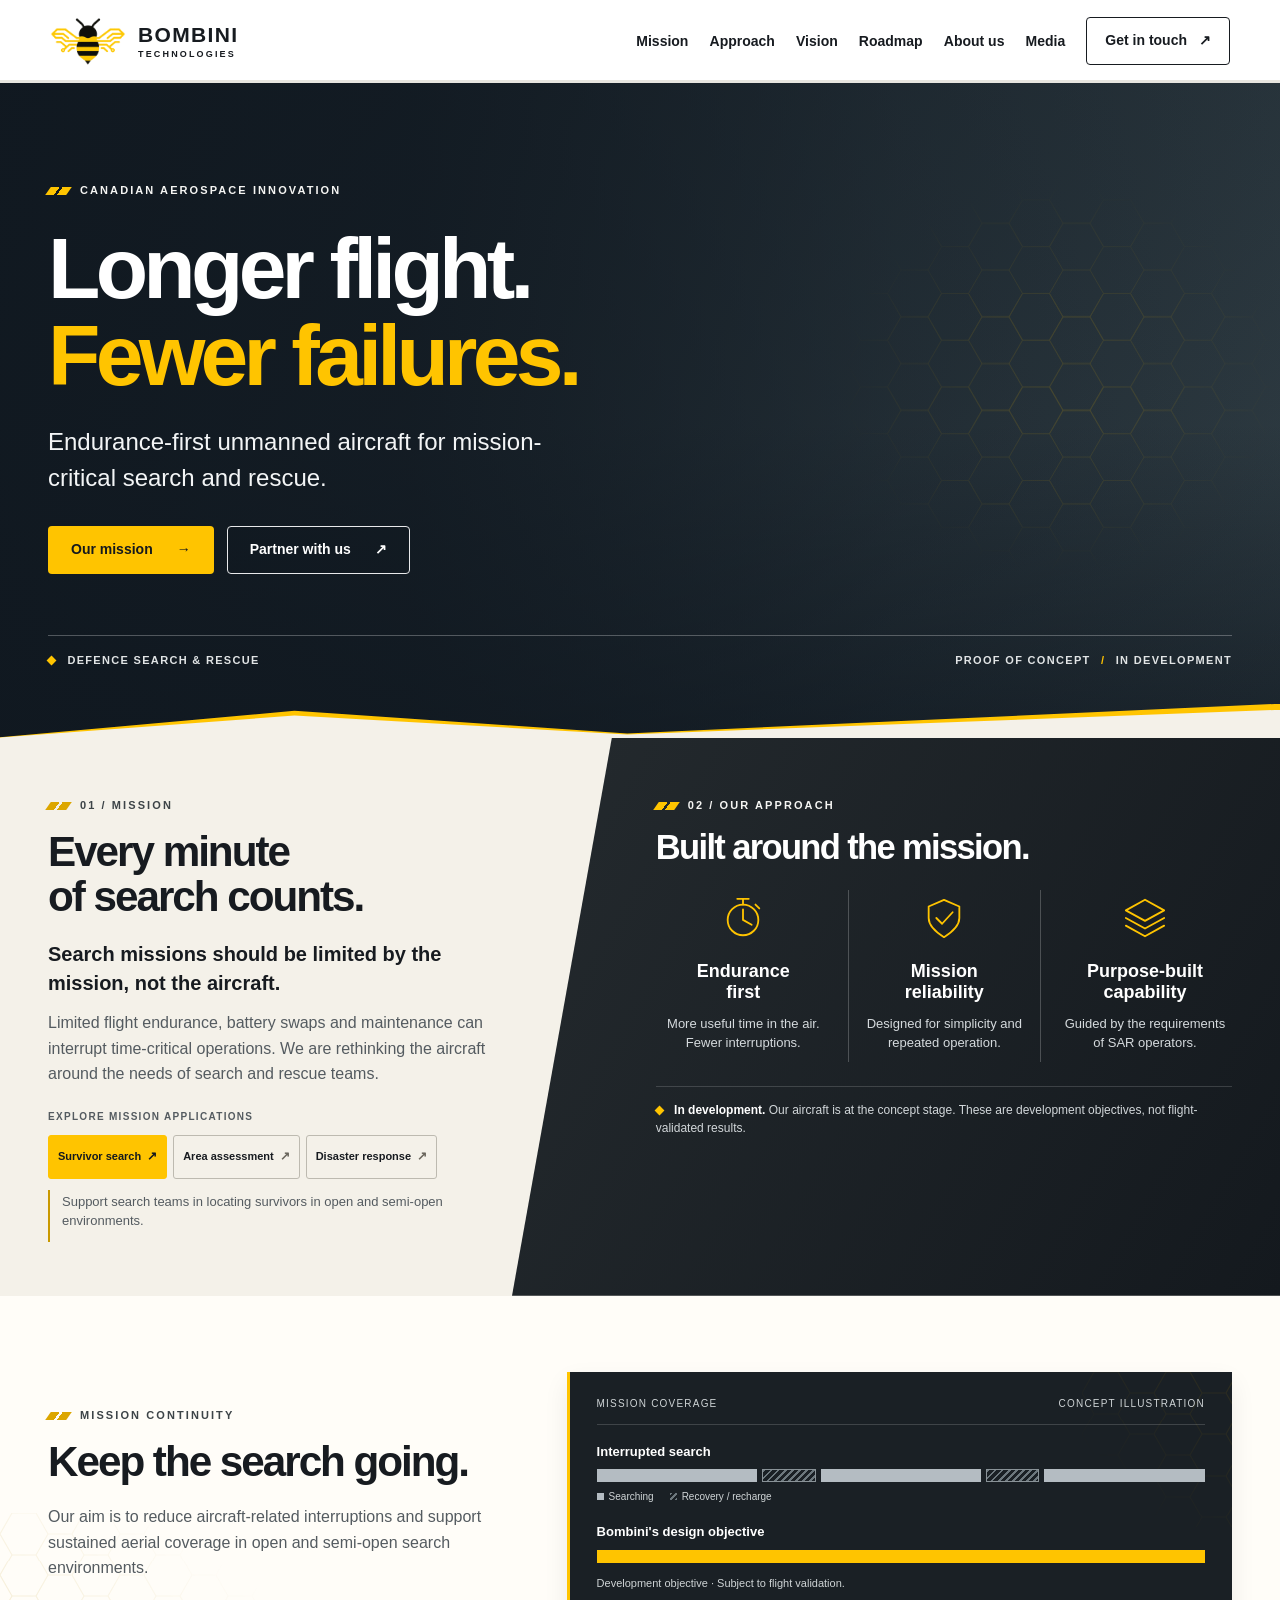
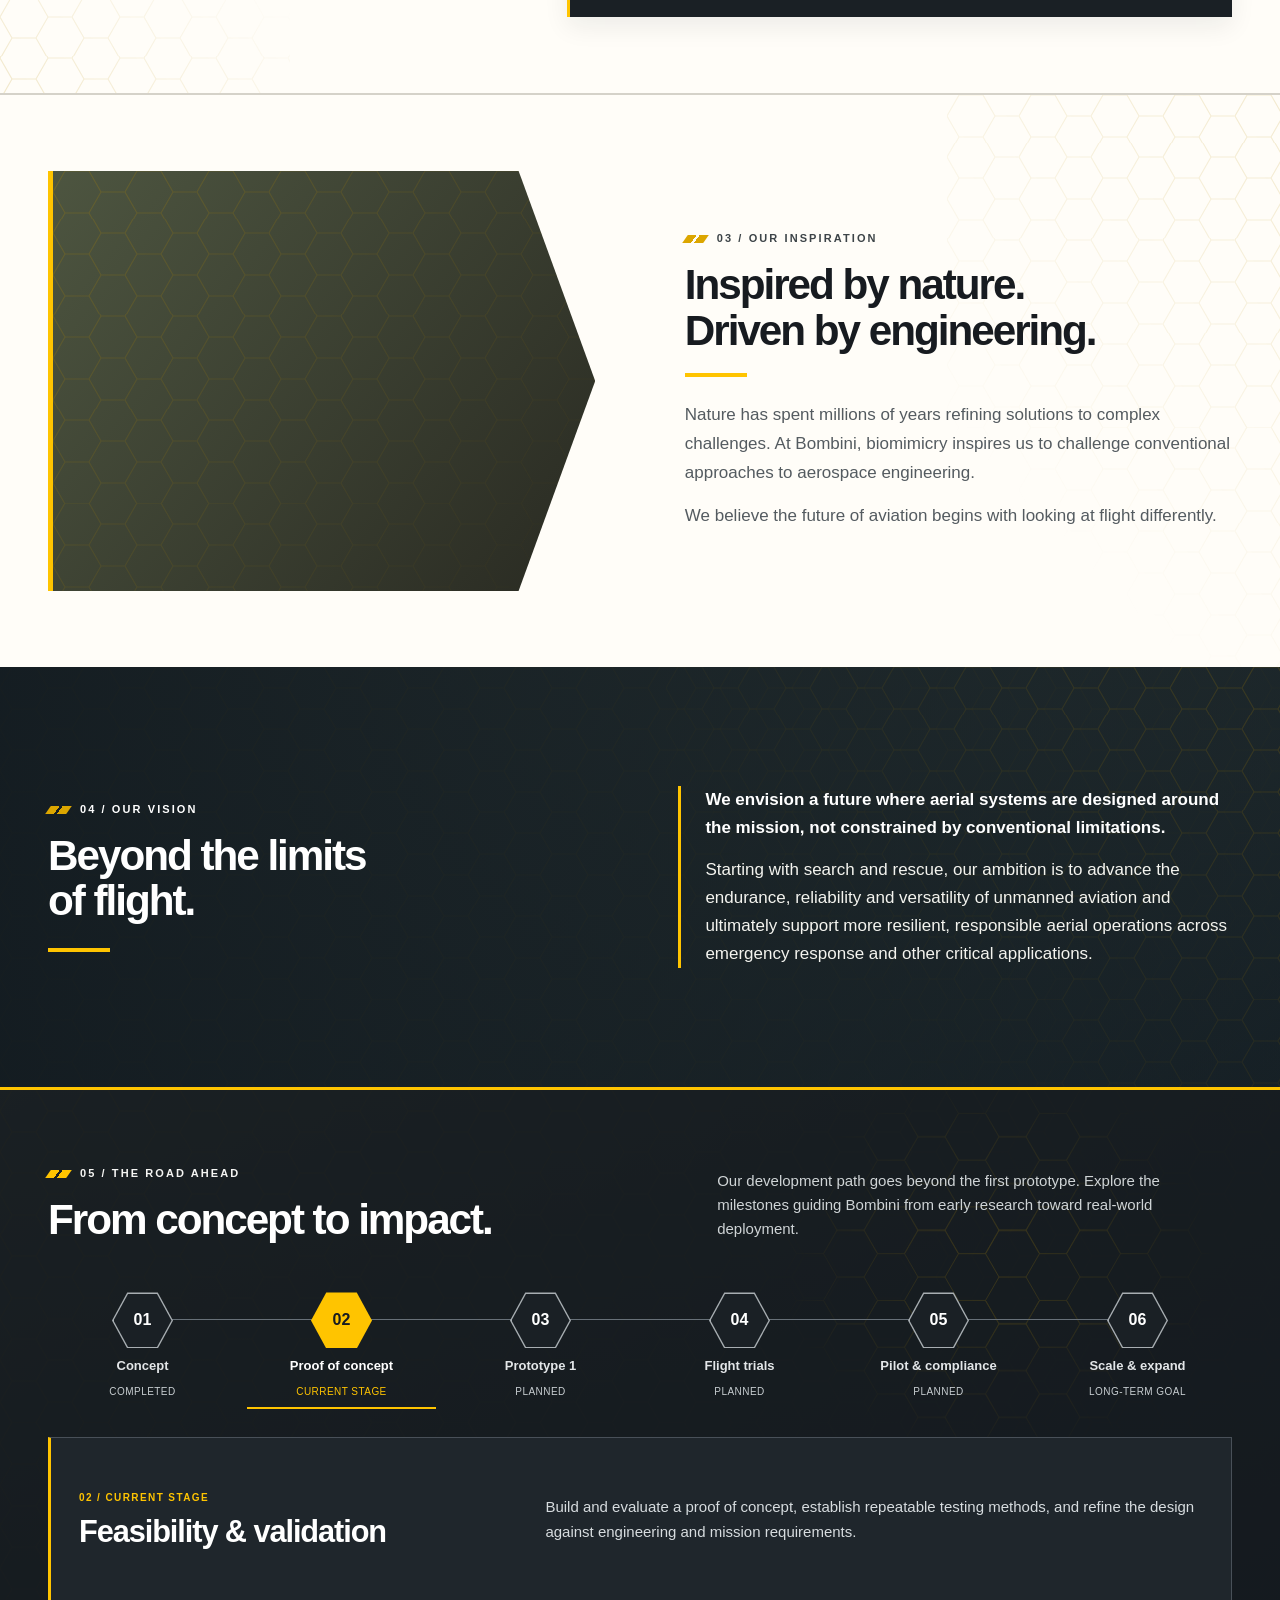
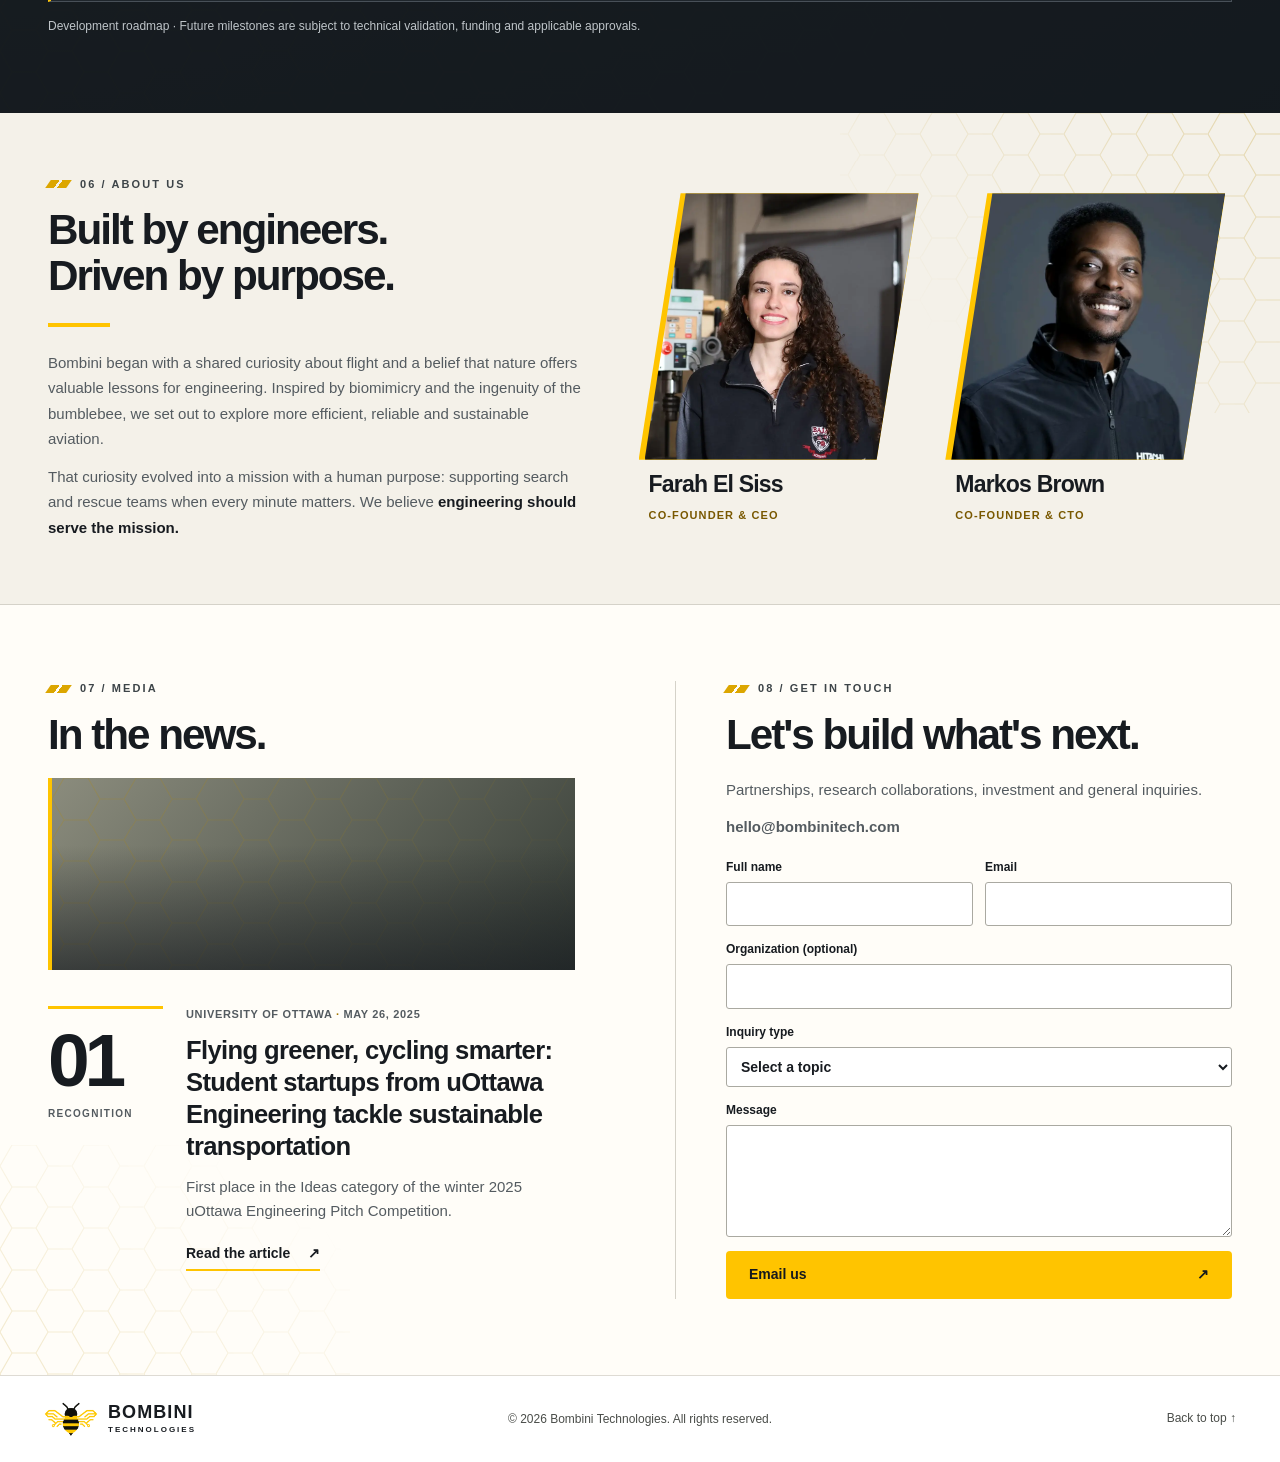
